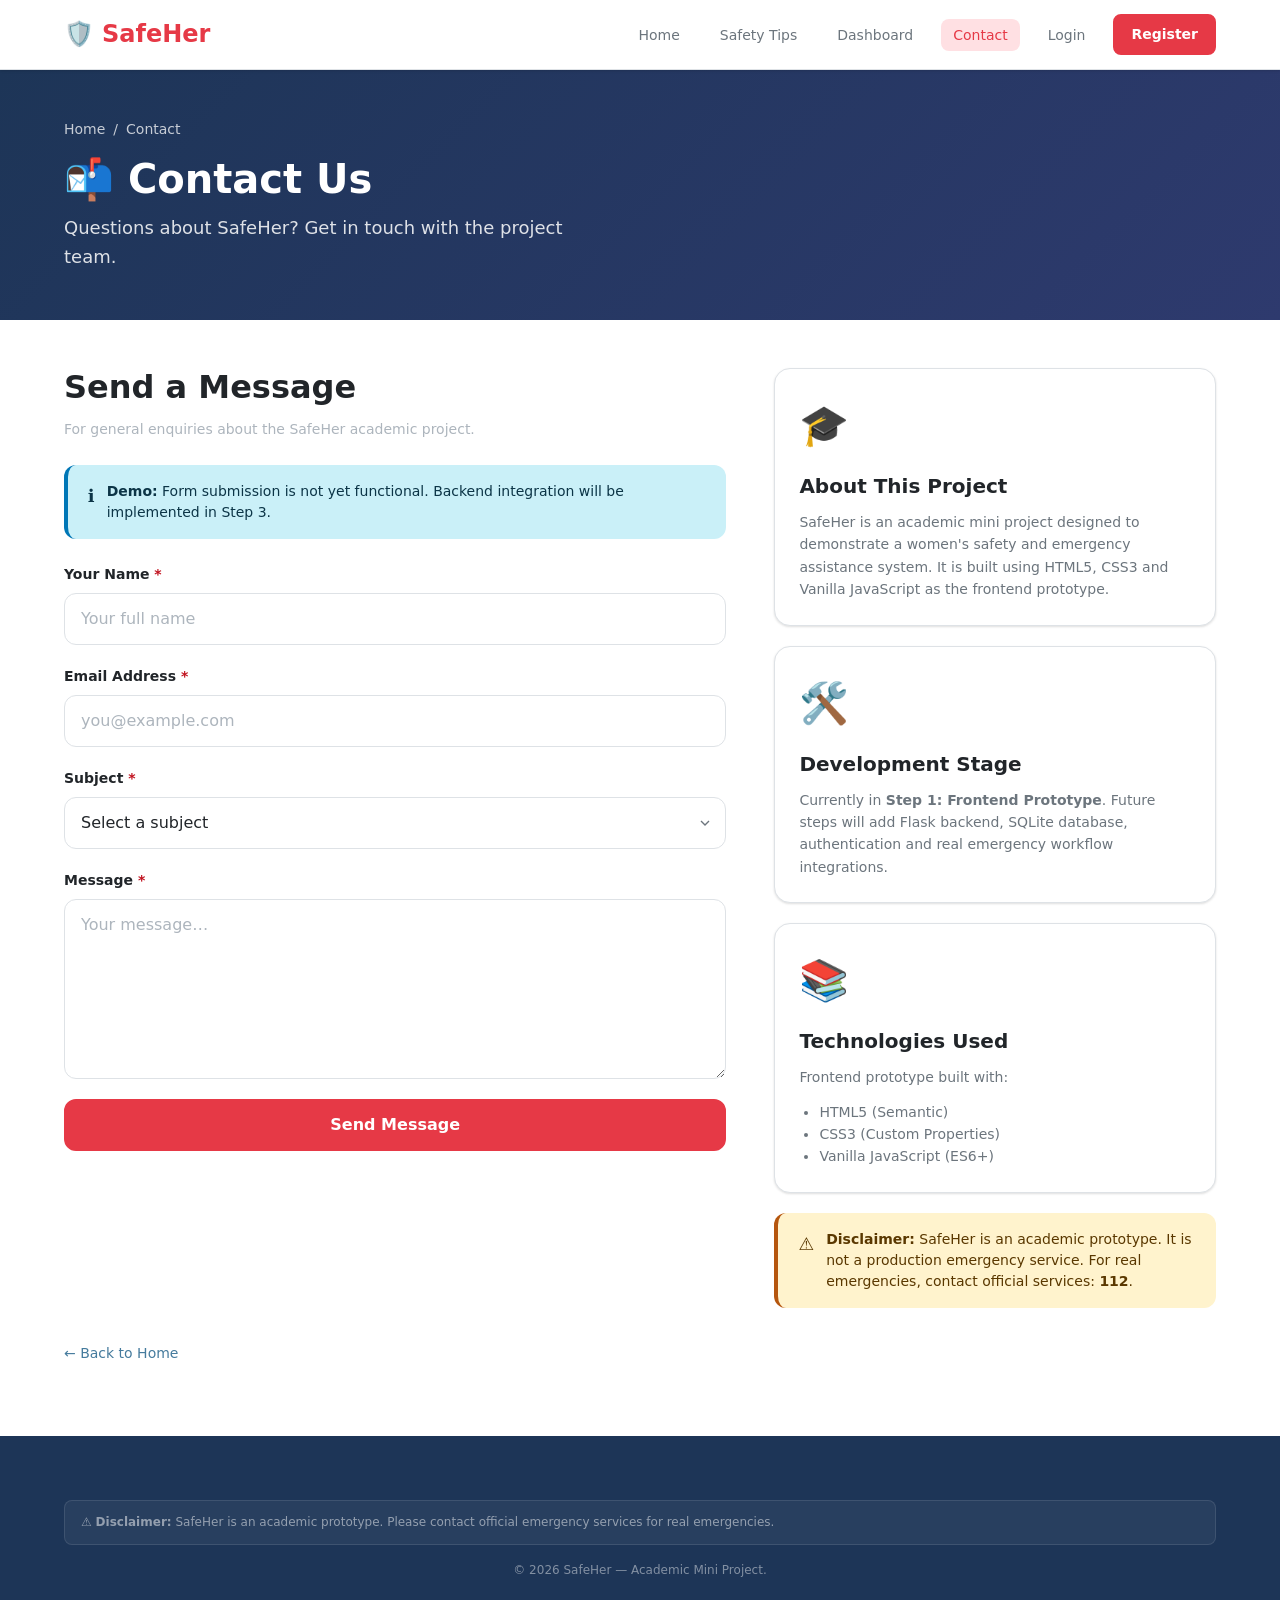
==== contact.html @ d102fb1d "Initial commit" ====
<!DOCTYPE html>
<html lang="en">
<head>
  <meta charset="UTF-8" />
  <meta name="viewport" content="width=device-width, initial-scale=1.0" />
  <meta name="description" content="Contact SafeHer – Get in touch with the project team, report issues or request support for this academic safety project." />
  <title>Contact Us – SafeHer</title>
  <link rel="stylesheet" href="css/style.css" />
  <link rel="stylesheet" href="css/responsive.css" />
</head>
<body>

  <a class="skip-link" href="#main-content">Skip to main content</a>

  <header class="site-header" role="banner">
    <div class="container">
      <a href="index.html" class="site-logo" aria-label="SafeHer home">
        <span class="logo-icon" aria-hidden="true">🛡️</span>
        <span>SafeHer</span>
      </a>

      <button
        class="nav-toggle"
        id="nav-toggle"
        aria-label="Toggle navigation"
        aria-expanded="false"
        aria-controls="main-nav-list"
        type="button"
      >
        <span class="nav-toggle__bar" aria-hidden="true"></span>
        <span class="nav-toggle__bar" aria-hidden="true"></span>
        <span class="nav-toggle__bar" aria-hidden="true"></span>
      </button>

      <nav class="main-nav" aria-label="Main navigation">
        <ul class="main-nav__list" id="main-nav-list" role="list">
          <li><a class="main-nav__link" href="index.html">Home</a></li>
          <li><a class="main-nav__link" href="safety-tips.html">Safety Tips</a></li>
          <li><a class="main-nav__link" href="dashboard.html">Dashboard</a></li>
          <li><a class="main-nav__link active" href="contact.html" aria-current="page">Contact</a></li>
          <li><a class="main-nav__link" href="login.html">Login</a></li>
          <li><a class="btn btn--primary btn--sm" href="register.html">Register</a></li>
        </ul>
      </nav>
    </div>
  </header>

  <main id="main-content">

    <div class="page-header">
      <div class="container">
        <nav class="page-header__breadcrumb" aria-label="Breadcrumb">
          <a href="index.html">Home</a>
          <span aria-hidden="true">/</span>
          <span aria-current="page">Contact</span>
        </nav>
        <h1 class="page-header__title">📬 Contact Us</h1>
        <p class="page-header__subtitle">
          Questions about SafeHer? Get in touch with the project team.
        </p>
      </div>
    </div>

    <section class="section--sm" aria-labelledby="contact-section-heading">
      <div class="container">
        <h2 id="contact-section-heading" class="visually-hidden">Contact form and project information</h2>

        <div style="display: grid; grid-template-columns: 1.5fr 1fr; gap: var(--space-12); align-items: start;">

          <!-- Contact Form -->
          <div>
            <h2 style="font-size: var(--font-size-2xl); margin-bottom: var(--space-3);">Send a Message</h2>
            <p class="text-muted" style="font-size: var(--font-size-sm); margin-bottom: var(--space-6);">
              For general enquiries about the SafeHer academic project.
            </p>

            <div class="alert alert--info" role="note" style="margin-bottom: var(--space-6);">
              <span class="alert__icon" aria-hidden="true">ℹ️</span>
              <span>
                <strong>Demo:</strong> Form submission is not yet functional.
                Backend integration will be implemented in Step 3.
              </span>
            </div>

            <form
              id="contact-form"
              method="post"
              action="#"
              novalidate
              aria-label="Contact form"
            >

              <div class="form-group">
                <label class="form-label form-label--required" for="contact-name">Your Name</label>
                <input
                  class="form-input"
                  type="text"
                  id="contact-name"
                  name="name"
                  autocomplete="name"
                  placeholder="Your full name"
                  required
                  aria-required="true"
                />
              </div>

              <div class="form-group">
                <label class="form-label form-label--required" for="contact-email">Email Address</label>
                <input
                  class="form-input"
                  type="email"
                  id="contact-email"
                  name="email"
                  autocomplete="email"
                  placeholder="you@example.com"
                  required
                  aria-required="true"
                />
              </div>

              <div class="form-group">
                <label class="form-label form-label--required" for="contact-subject">Subject</label>
                <select
                  class="form-select"
                  id="contact-subject"
                  name="subject"
                  required
                  aria-required="true"
                >
                  <option value="" disabled selected>Select a subject</option>
                  <option value="general">General Enquiry</option>
                  <option value="bug">Bug / Issue Report</option>
                  <option value="feature">Feature Suggestion</option>
                  <option value="academic">Academic / Research</option>
                  <option value="other">Other</option>
                </select>
              </div>

              <div class="form-group">
                <label class="form-label form-label--required" for="contact-message">Message</label>
                <textarea
                  class="form-textarea"
                  id="contact-message"
                  name="message"
                  rows="6"
                  placeholder="Your message…"
                  required
                  aria-required="true"
                ></textarea>
              </div>

              <button
                class="btn btn--primary btn--block"
                type="submit"
                id="contact-submit-btn"
                onclick="event.preventDefault(); alert('Demo: Contact form submission will be implemented in Step 3 with Flask backend.')"
              >
                Send Message
              </button>

            </form>
          </div>

          <!-- Project Info -->
          <aside aria-label="Project information">

            <div class="card" style="margin-bottom: var(--space-5);">
              <span class="card__icon" aria-hidden="true">🎓</span>
              <h3 class="card__title">About This Project</h3>
              <p class="card__description">
                SafeHer is an academic mini project designed to demonstrate a women's safety
                and emergency assistance system. It is built using HTML5, CSS3 and
                Vanilla JavaScript as the frontend prototype.
              </p>
            </div>

            <div class="card" style="margin-bottom: var(--space-5);">
              <span class="card__icon" aria-hidden="true">🛠️</span>
              <h3 class="card__title">Development Stage</h3>
              <p class="card__description">
                Currently in <strong>Step 1: Frontend Prototype</strong>.
                Future steps will add Flask backend, SQLite database, authentication
                and real emergency workflow integrations.
              </p>
            </div>

            <div class="card">
              <span class="card__icon" aria-hidden="true">📚</span>
              <h3 class="card__title">Technologies Used</h3>
              <p class="card__description" style="margin-bottom: var(--space-3);">
                Frontend prototype built with:
              </p>
              <ul style="list-style: disc; padding-left: var(--space-5); font-size: var(--font-size-sm); color: var(--color-text-secondary);">
                <li>HTML5 (Semantic)</li>
                <li>CSS3 (Custom Properties)</li>
                <li>Vanilla JavaScript (ES6+)</li>
              </ul>
            </div>

            <!-- Academic disclaimer -->
            <div class="alert alert--warning" role="note" style="margin-top: var(--space-5);">
              <span class="alert__icon" aria-hidden="true">⚠️</span>
              <span>
                <strong>Disclaimer:</strong> SafeHer is an academic prototype. It is not a
                production emergency service. For real emergencies, contact official
                services: <strong>112</strong>.
              </span>
            </div>

          </aside>

        </div>

        <div style="margin-top: var(--space-8);">
          <a class="back-link" href="index.html" aria-label="Return to home page">
            ← Back to Home
          </a>
        </div>

      </div>
    </section>

  </main>

  <!-- Footer -->
  <footer class="site-footer" role="contentinfo">
    <div class="container">
      <div class="site-footer__bottom" style="padding-top: 0; border-top: none;">
        <p class="site-footer__disclaimer" role="note">
          ⚠️ <strong>Disclaimer:</strong> SafeHer is an academic prototype. Please contact official emergency services for real emergencies.
        </p>
        <p class="site-footer__copyright">
          &copy; <span id="current-year">2024</span> SafeHer — Academic Mini Project.
        </p>
      </div>
    </div>
  </footer>

  <script src="js/main.js" defer></script>

</body>
</html>
---- css/style.css ----
/* =====================================================
   SafeHer — Women's Safety & Emergency Assistance
   css/style.css — Global Styles & Design Foundation
   Step 1: Base setup. Full design system in Step 2.
   ===================================================== */

/* ----- 1. CSS RESET & NORMALIZATION ----- */
*,
*::before,
*::after {
  box-sizing: border-box;
  margin: 0;
  padding: 0;
}

html {
  scroll-behavior: smooth;
  font-size: 100%; /* 16px base */
  -webkit-text-size-adjust: 100%;
}

body {
  font-family: 'Segoe UI', system-ui, -apple-system, BlinkMacSystemFont,
    'Helvetica Neue', Arial, sans-serif;
  font-size: 1rem;
  line-height: 1.6;
  color: var(--color-text-primary);
  background-color: var(--color-bg-primary);
  min-height: 100vh;
}

img,
picture,
video,
canvas,
svg {
  display: block;
  max-width: 100%;
}

input,
button,
textarea,
select {
  font: inherit;
}

p,
h1,
h2,
h3,
h4,
h5,
h6 {
  overflow-wrap: break-word;
}

ul,
ol {
  list-style: none;
}

a {
  color: inherit;
  text-decoration: none;
}

button {
  cursor: pointer;
  border: none;
  background: none;
}

fieldset {
  border: none;
}

/* ----- 2. CSS CUSTOM PROPERTIES (Design Tokens) ----- */
:root {
  /* --- Brand Colors --- */
  --color-primary: #e63946;        /* SafeHer signature red */
  --color-primary-dark: #c1121f;   /* Darker red for hover */
  --color-primary-light: #ff6b6b;  /* Lighter red for accents */
  --color-secondary: #457b9d;      /* Calming steel blue */
  --color-secondary-dark: #1d3557; /* Deep navy */
  --color-accent: #f4a261;         /* Warm amber for highlights */

  /* --- Status Colors --- */
  --color-success: #2d6a4f;
  --color-success-light: #d8f3dc;
  --color-warning: #b5560e;
  --color-warning-light: #fff3cd;
  --color-danger: #c1121f;
  --color-danger-light: #ffe0e3;
  --color-info: #0077b6;
  --color-info-light: #caf0f8;

  /* --- Neutral / Background Colors --- */
  --color-bg-primary: #ffffff;
  --color-bg-secondary: #f8f9fa;
  --color-bg-tertiary: #f1f3f5;
  --color-bg-dark: #1d3557;

  /* --- Text Colors --- */
  --color-text-primary: #212529;
  --color-text-secondary: #6c757d;
  --color-text-muted: #adb5bd;
  --color-text-inverse: #ffffff;

  /* --- Border --- */
  --color-border: #dee2e6;
  --color-border-focus: var(--color-primary);

  /* --- Typography --- */
  --font-family-base: 'Segoe UI', system-ui, -apple-system, sans-serif;
  --font-size-xs: 0.75rem;   /* 12px */
  --font-size-sm: 0.875rem;  /* 14px */
  --font-size-base: 1rem;    /* 16px */
  --font-size-md: 1.125rem;  /* 18px */
  --font-size-lg: 1.25rem;   /* 20px */
  --font-size-xl: 1.5rem;    /* 24px */
  --font-size-2xl: 2rem;     /* 32px */
  --font-size-3xl: 2.5rem;   /* 40px */
  --font-size-4xl: 3rem;     /* 48px */

  --font-weight-normal: 400;
  --font-weight-medium: 500;
  --font-weight-semibold: 600;
  --font-weight-bold: 700;
  --font-weight-extrabold: 800;

  /* --- Spacing Scale --- */
  --space-1: 0.25rem;   /* 4px */
  --space-2: 0.5rem;    /* 8px */
  --space-3: 0.75rem;   /* 12px */
  --space-4: 1rem;      /* 16px */
  --space-5: 1.25rem;   /* 20px */
  --space-6: 1.5rem;    /* 24px */
  --space-8: 2rem;      /* 32px */
  --space-10: 2.5rem;   /* 40px */
  --space-12: 3rem;     /* 48px */
  --space-16: 4rem;     /* 64px */
  --space-20: 5rem;     /* 80px */
  --space-24: 6rem;     /* 96px */

  /* --- Border Radius --- */
  --radius-sm: 0.25rem;
  --radius-md: 0.5rem;
  --radius-lg: 0.75rem;
  --radius-xl: 1rem;
  --radius-2xl: 1.5rem;
  --radius-full: 9999px;

  /* --- Shadows --- */
  --shadow-sm: 0 1px 3px rgba(0, 0, 0, 0.08), 0 1px 2px rgba(0, 0, 0, 0.06);
  --shadow-md: 0 4px 6px rgba(0, 0, 0, 0.07), 0 2px 4px rgba(0, 0, 0, 0.05);
  --shadow-lg: 0 10px 15px rgba(0, 0, 0, 0.1), 0 4px 6px rgba(0, 0, 0, 0.05);
  --shadow-xl: 0 20px 25px rgba(0, 0, 0, 0.1), 0 10px 10px rgba(0, 0, 0, 0.04);

  /* --- Transitions --- */
  --transition-fast: 150ms ease;
  --transition-base: 250ms ease;
  --transition-slow: 400ms ease;

  /* --- Layout --- */
  --container-max: 1200px;
  --container-padding: var(--space-6);
  --nav-height: 70px;

  /* --- Z-Index --- */
  --z-dropdown: 100;
  --z-sticky: 200;
  --z-modal: 300;
  --z-overlay: 400;
  --z-toast: 500;
}

/* ----- 3. TYPOGRAPHY ----- */
h1 { font-size: var(--font-size-4xl); font-weight: var(--font-weight-extrabold); line-height: 1.15; }
h2 { font-size: var(--font-size-3xl); font-weight: var(--font-weight-bold); line-height: 1.2; }
h3 { font-size: var(--font-size-2xl); font-weight: var(--font-weight-bold); line-height: 1.3; }
h4 { font-size: var(--font-size-xl); font-weight: var(--font-weight-semibold); line-height: 1.4; }
h5 { font-size: var(--font-size-lg); font-weight: var(--font-weight-semibold); line-height: 1.4; }
h6 { font-size: var(--font-size-md); font-weight: var(--font-weight-medium); line-height: 1.4; }

p { margin-bottom: var(--space-4); }
p:last-child { margin-bottom: 0; }

/* ----- 4. LAYOUT UTILITIES ----- */
.container {
  width: 100%;
  max-width: var(--container-max);
  margin-left: auto;
  margin-right: auto;
  padding-left: var(--container-padding);
  padding-right: var(--container-padding);
}

.section {
  padding-top: var(--space-20);
  padding-bottom: var(--space-20);
}

.section--sm {
  padding-top: var(--space-12);
  padding-bottom: var(--space-12);
}

.section--lg {
  padding-top: var(--space-24);
  padding-bottom: var(--space-24);
}

/* ----- 5. BUTTON STYLES ----- */
.btn {
  display: inline-flex;
  align-items: center;
  justify-content: center;
  gap: var(--space-2);
  padding: var(--space-3) var(--space-6);
  border-radius: var(--radius-lg);
  font-size: var(--font-size-base);
  font-weight: var(--font-weight-semibold);
  line-height: 1.5;
  text-align: center;
  white-space: nowrap;
  transition: background-color var(--transition-base),
              color var(--transition-base),
              border-color var(--transition-base),
              box-shadow var(--transition-base),
              transform var(--transition-fast);
  cursor: pointer;
  border: 2px solid transparent;
  text-decoration: none;
}

.btn:hover {
  transform: translateY(-1px);
}

.btn:active {
  transform: translateY(0);
}

.btn:focus-visible {
  outline: 3px solid var(--color-primary-light);
  outline-offset: 2px;
}

.btn--primary {
  background-color: var(--color-primary);
  color: var(--color-text-inverse);
  border-color: var(--color-primary);
}

.btn--primary:hover {
  background-color: var(--color-primary-dark);
  border-color: var(--color-primary-dark);
  color: var(--color-text-inverse);
}

.btn--secondary {
  background-color: transparent;
  color: var(--color-secondary-dark);
  border-color: var(--color-secondary-dark);
}

.btn--secondary:hover {
  background-color: var(--color-secondary-dark);
  color: var(--color-text-inverse);
}

.btn--outline-white {
  background-color: transparent;
  color: var(--color-text-inverse);
  border-color: var(--color-text-inverse);
}

.btn--outline-white:hover {
  background-color: var(--color-text-inverse);
  color: var(--color-primary);
}

.btn--danger {
  background-color: var(--color-danger);
  color: var(--color-text-inverse);
  border-color: var(--color-danger);
}

.btn--danger:hover {
  background-color: #a00d16;
  border-color: #a00d16;
  color: var(--color-text-inverse);
}

.btn--ghost {
  background-color: transparent;
  color: var(--color-primary);
  border-color: transparent;
}

.btn--ghost:hover {
  background-color: var(--color-bg-tertiary);
}

.btn--sm {
  padding: var(--space-2) var(--space-4);
  font-size: var(--font-size-sm);
  border-radius: var(--radius-md);
}

.btn--lg {
  padding: var(--space-4) var(--space-8);
  font-size: var(--font-size-lg);
  border-radius: var(--radius-xl);
}

.btn--xl {
  padding: var(--space-5) var(--space-10);
  font-size: var(--font-size-xl);
  border-radius: var(--radius-2xl);
  font-weight: var(--font-weight-extrabold);
}

.btn--block {
  display: flex;
  width: 100%;
}

.btn:disabled,
.btn[aria-disabled="true"] {
  opacity: 0.55;
  cursor: not-allowed;
  pointer-events: none;
  transform: none;
}

/* ----- 6. NAVIGATION ----- */
.site-header {
  position: sticky;
  top: 0;
  left: 0;
  right: 0;
  z-index: var(--z-sticky);
  background-color: var(--color-bg-primary);
  border-bottom: 1px solid var(--color-border);
  box-shadow: var(--shadow-sm);
  height: var(--nav-height);
}

.site-header .container {
  display: flex;
  align-items: center;
  justify-content: space-between;
  height: 100%;
}

.site-logo {
  display: flex;
  align-items: center;
  gap: var(--space-2);
  font-size: var(--font-size-xl);
  font-weight: var(--font-weight-extrabold);
  color: var(--color-primary);
  text-decoration: none;
}

.site-logo .logo-icon {
  font-size: 1.5rem;
}

.site-logo .logo-subtitle {
  font-size: var(--font-size-xs);
  font-weight: var(--font-weight-normal);
  color: var(--color-text-secondary);
  display: block;
  line-height: 1;
}

.main-nav {
  display: flex;
  align-items: center;
  gap: var(--space-6);
}

.main-nav__list {
  display: flex;
  align-items: center;
  gap: var(--space-4);
}

.main-nav__link {
  font-size: var(--font-size-sm);
  font-weight: var(--font-weight-medium);
  color: var(--color-text-secondary);
  padding: var(--space-2) var(--space-3);
  border-radius: var(--radius-md);
  transition: color var(--transition-base), background-color var(--transition-base);
  text-decoration: none;
}

.main-nav__link:hover,
.main-nav__link.active {
  color: var(--color-primary);
  background-color: var(--color-danger-light);
}

.main-nav__link:focus-visible {
  outline: 2px solid var(--color-primary);
  outline-offset: 2px;
}

.nav-toggle {
  display: none;
  flex-direction: column;
  gap: 5px;
  background: none;
  border: none;
  padding: var(--space-2);
  cursor: pointer;
  border-radius: var(--radius-md);
}

.nav-toggle__bar {
  display: block;
  width: 24px;
  height: 2px;
  background-color: var(--color-text-primary);
  border-radius: 2px;
  transition: transform var(--transition-base), opacity var(--transition-base);
}

.nav-toggle[aria-expanded="true"] .nav-toggle__bar:nth-child(1) {
  transform: translateY(7px) rotate(45deg);
}

.nav-toggle[aria-expanded="true"] .nav-toggle__bar:nth-child(2) {
  opacity: 0;
}

.nav-toggle[aria-expanded="true"] .nav-toggle__bar:nth-child(3) {
  transform: translateY(-7px) rotate(-45deg);
}

/* ----- 7. DASHBOARD NAV ----- */
.dashboard-header {
  position: sticky;
  top: 0;
  z-index: var(--z-sticky);
  background-color: var(--color-bg-dark);
  color: var(--color-text-inverse);
  height: var(--nav-height);
}

.dashboard-header .container {
  display: flex;
  align-items: center;
  justify-content: space-between;
  height: 100%;
}

.dashboard-logo {
  font-size: var(--font-size-xl);
  font-weight: var(--font-weight-extrabold);
  color: var(--color-primary-light);
  text-decoration: none;
}

.dashboard-nav__list {
  display: flex;
  align-items: center;
  gap: var(--space-2);
}

.dashboard-nav__link {
  font-size: var(--font-size-sm);
  font-weight: var(--font-weight-medium);
  color: rgba(255, 255, 255, 0.8);
  padding: var(--space-2) var(--space-3);
  border-radius: var(--radius-md);
  transition: color var(--transition-base), background-color var(--transition-base);
  text-decoration: none;
}

.dashboard-nav__link:hover,
.dashboard-nav__link.active {
  color: var(--color-text-inverse);
  background-color: rgba(255, 255, 255, 0.15);
}

/* ----- 8. HERO SECTION ----- */
.hero {
  background: linear-gradient(135deg, var(--color-secondary-dark) 0%, #2d3e6e 50%, #4a1942 100%);
  color: var(--color-text-inverse);
  padding: var(--space-24) 0;
  position: relative;
  overflow: hidden;
}

.hero::before {
  content: '';
  position: absolute;
  inset: 0;
  background: url("data:image/svg+xml,%3Csvg xmlns='http://www.w3.org/2000/svg' width='100' height='100' viewBox='0 0 100 100'%3E%3Ccircle cx='50' cy='50' r='40' fill='none' stroke='rgba(255,255,255,0.03)' stroke-width='1'/%3E%3C/svg%3E") repeat;
  pointer-events: none;
}

.hero__content {
  position: relative;
  z-index: 1;
  max-width: 700px;
}

.hero__badge {
  display: inline-flex;
  align-items: center;
  gap: var(--space-2);
  background-color: rgba(255, 255, 255, 0.12);
  border: 1px solid rgba(255, 255, 255, 0.2);
  border-radius: var(--radius-full);
  padding: var(--space-1) var(--space-4);
  font-size: var(--font-size-sm);
  font-weight: var(--font-weight-medium);
  color: var(--color-primary-light);
  margin-bottom: var(--space-6);
  backdrop-filter: blur(4px);
}

.hero__title {
  font-size: clamp(2rem, 5vw, 3.5rem);
  font-weight: var(--font-weight-extrabold);
  line-height: 1.1;
  margin-bottom: var(--space-6);
  color: var(--color-text-inverse);
}

.hero__title .highlight {
  color: var(--color-primary-light);
}

.hero__description {
  font-size: var(--font-size-lg);
  color: rgba(255, 255, 255, 0.85);
  max-width: 580px;
  margin-bottom: var(--space-8);
  line-height: 1.7;
}

.hero__actions {
  display: flex;
  gap: var(--space-4);
  flex-wrap: wrap;
}

/* ----- 9. CARD STYLES ----- */
.card {
  background-color: var(--color-bg-primary);
  border: 1px solid var(--color-border);
  border-radius: var(--radius-xl);
  padding: var(--space-6);
  box-shadow: var(--shadow-sm);
  transition: box-shadow var(--transition-base), transform var(--transition-base);
}

.card:hover {
  box-shadow: var(--shadow-lg);
  transform: translateY(-2px);
}

.card__icon {
  font-size: 2.5rem;
  margin-bottom: var(--space-4);
  display: block;
}

.card__title {
  font-size: var(--font-size-lg);
  font-weight: var(--font-weight-bold);
  margin-bottom: var(--space-3);
  color: var(--color-text-primary);
}

.card__description {
  font-size: var(--font-size-sm);
  color: var(--color-text-secondary);
  line-height: 1.6;
  margin-bottom: var(--space-4);
}

.card__link {
  font-size: var(--font-size-sm);
  font-weight: var(--font-weight-semibold);
  color: var(--color-primary);
  text-decoration: none;
  display: inline-flex;
  align-items: center;
  gap: var(--space-1);
  transition: gap var(--transition-base);
}

.card__link:hover {
  gap: var(--space-2);
}

/* ----- 10. GRID LAYOUTS ----- */
.grid {
  display: grid;
  gap: var(--space-6);
}

.grid--2 { grid-template-columns: repeat(2, 1fr); }
.grid--3 { grid-template-columns: repeat(3, 1fr); }
.grid--4 { grid-template-columns: repeat(4, 1fr); }

/* ----- 11. FORM STYLES ----- */
.form-group {
  margin-bottom: var(--space-5);
}

.form-label {
  display: block;
  font-size: var(--font-size-sm);
  font-weight: var(--font-weight-semibold);
  color: var(--color-text-primary);
  margin-bottom: var(--space-2);
}

.form-label--required::after {
  content: ' *';
  color: var(--color-danger);
}

.form-input,
.form-select,
.form-textarea {
  display: block;
  width: 100%;
  padding: var(--space-3) var(--space-4);
  font-size: var(--font-size-base);
  font-family: inherit;
  color: var(--color-text-primary);
  background-color: var(--color-bg-primary);
  border: 1.5px solid var(--color-border);
  border-radius: var(--radius-lg);
  transition: border-color var(--transition-base), box-shadow var(--transition-base);
  appearance: none;
}

.form-input:focus,
.form-select:focus,
.form-textarea:focus {
  outline: none;
  border-color: var(--color-primary);
  box-shadow: 0 0 0 3px rgba(230, 57, 70, 0.15);
}

.form-input::placeholder,
.form-textarea::placeholder {
  color: var(--color-text-muted);
}

.form-textarea {
  resize: vertical;
  min-height: 120px;
}

.form-select {
  background-image: url("data:image/svg+xml,%3Csvg xmlns='http://www.w3.org/2000/svg' width='16' height='16' viewBox='0 0 24 24' fill='none' stroke='%236c757d' stroke-width='2'%3E%3Cpolyline points='6 9 12 15 18 9'%3E%3C/polyline%3E%3C/svg%3E");
  background-repeat: no-repeat;
  background-position: right var(--space-3) center;
  padding-right: var(--space-10);
  cursor: pointer;
}

.form-checkbox-group,
.form-radio-group {
  display: flex;
  align-items: flex-start;
  gap: var(--space-3);
}

.form-checkbox,
.form-radio {
  width: 1.1rem;
  height: 1.1rem;
  margin-top: 0.15rem;
  accent-color: var(--color-primary);
  cursor: pointer;
  flex-shrink: 0;
}

.form-checkbox-label,
.form-radio-label {
  font-size: var(--font-size-sm);
  color: var(--color-text-secondary);
  cursor: pointer;
  line-height: 1.5;
}

.form-hint {
  font-size: var(--font-size-xs);
  color: var(--color-text-muted);
  margin-top: var(--space-1);
}

.form-error {
  font-size: var(--font-size-xs);
  color: var(--color-danger);
  margin-top: var(--space-1);
  display: none;
}

.form-group.has-error .form-input,
.form-group.has-error .form-select,
.form-group.has-error .form-textarea {
  border-color: var(--color-danger);
}

.form-group.has-error .form-error {
  display: block;
}

/* ----- 12. ALERT / NOTICE BOXES ----- */
.alert {
  display: flex;
  align-items: flex-start;
  gap: var(--space-3);
  padding: var(--space-4) var(--space-5);
  border-radius: var(--radius-lg);
  font-size: var(--font-size-sm);
  line-height: 1.5;
}

.alert--info {
  background-color: var(--color-info-light);
  border-left: 4px solid var(--color-info);
  color: #0c3547;
}

.alert--warning {
  background-color: var(--color-warning-light);
  border-left: 4px solid var(--color-warning);
  color: #5a3800;
}

.alert--danger {
  background-color: var(--color-danger-light);
  border-left: 4px solid var(--color-danger);
  color: #6b0a10;
}

.alert--success {
  background-color: var(--color-success-light);
  border-left: 4px solid var(--color-success);
  color: #1a3a28;
}

.alert__icon {
  font-size: 1.1rem;
  flex-shrink: 0;
  margin-top: 2px;
}

/* ----- 13. SECTION HEADING ----- */
.section-heading {
  text-align: center;
  max-width: 650px;
  margin-left: auto;
  margin-right: auto;
  margin-bottom: var(--space-12);
}

.section-heading__tag {
  display: inline-block;
  font-size: var(--font-size-xs);
  font-weight: var(--font-weight-bold);
  text-transform: uppercase;
  letter-spacing: 0.1em;
  color: var(--color-primary);
  margin-bottom: var(--space-3);
}

.section-heading__title {
  color: var(--color-secondary-dark);
  margin-bottom: var(--space-4);
}

.section-heading__subtitle {
  font-size: var(--font-size-md);
  color: var(--color-text-secondary);
  line-height: 1.7;
}

/* ----- 14. STATUS BADGE ----- */
.badge {
  display: inline-flex;
  align-items: center;
  gap: var(--space-1);
  padding: var(--space-1) var(--space-3);
  border-radius: var(--radius-full);
  font-size: var(--font-size-xs);
  font-weight: var(--font-weight-semibold);
}

.badge--success {
  background-color: var(--color-success-light);
  color: var(--color-success);
}

.badge--warning {
  background-color: var(--color-warning-light);
  color: var(--color-warning);
}

.badge--danger {
  background-color: var(--color-danger-light);
  color: var(--color-danger);
}

.badge--info {
  background-color: var(--color-info-light);
  color: var(--color-info);
}

/* ----- 15. FOOTER ----- */
.site-footer {
  background-color: var(--color-bg-dark);
  color: rgba(255, 255, 255, 0.75);
  padding: var(--space-16) 0 var(--space-8);
}

.site-footer__grid {
  display: grid;
  grid-template-columns: 2fr 1fr 1fr 1fr;
  gap: var(--space-8);
  margin-bottom: var(--space-12);
}

.site-footer__brand-name {
  font-size: var(--font-size-xl);
  font-weight: var(--font-weight-extrabold);
  color: var(--color-primary-light);
  margin-bottom: var(--space-4);
  display: block;
}

.site-footer__brand-desc {
  font-size: var(--font-size-sm);
  line-height: 1.7;
  margin-bottom: var(--space-4);
}

.site-footer__heading {
  font-size: var(--font-size-sm);
  font-weight: var(--font-weight-bold);
  text-transform: uppercase;
  letter-spacing: 0.08em;
  color: var(--color-text-inverse);
  margin-bottom: var(--space-4);
}

.site-footer__list li {
  margin-bottom: var(--space-3);
}

.site-footer__link {
  font-size: var(--font-size-sm);
  color: rgba(255, 255, 255, 0.65);
  text-decoration: none;
  transition: color var(--transition-base);
}

.site-footer__link:hover {
  color: var(--color-primary-light);
}

.site-footer__bottom {
  border-top: 1px solid rgba(255, 255, 255, 0.1);
  padding-top: var(--space-6);
}

.site-footer__disclaimer {
  font-size: var(--font-size-xs);
  color: rgba(255, 255, 255, 0.5);
  background-color: rgba(255, 255, 255, 0.05);
  border: 1px solid rgba(255, 255, 255, 0.1);
  border-radius: var(--radius-md);
  padding: var(--space-3) var(--space-4);
  margin-bottom: var(--space-4);
  line-height: 1.6;
}

.site-footer__copyright {
  font-size: var(--font-size-xs);
  color: rgba(255, 255, 255, 0.45);
  text-align: center;
}

/* ----- 16. PAGE HEADER (inner pages) ----- */
.page-header {
  background: linear-gradient(135deg, var(--color-secondary-dark) 0%, #2e3a6e 100%);
  color: var(--color-text-inverse);
  padding: var(--space-12) 0;
}

.page-header__breadcrumb {
  display: flex;
  align-items: center;
  gap: var(--space-2);
  font-size: var(--font-size-sm);
  margin-bottom: var(--space-4);
  opacity: 0.75;
}

.page-header__breadcrumb a {
  color: inherit;
  text-decoration: none;
}

.page-header__breadcrumb a:hover {
  opacity: 1;
  text-decoration: underline;
}

.page-header__title {
  font-size: var(--font-size-3xl);
  font-weight: var(--font-weight-extrabold);
  margin-bottom: var(--space-3);
}

.page-header__subtitle {
  font-size: var(--font-size-md);
  opacity: 0.85;
  max-width: 550px;
}

/* ----- 17. BACK LINK ----- */
.back-link {
  display: inline-flex;
  align-items: center;
  gap: var(--space-2);
  font-size: var(--font-size-sm);
  font-weight: var(--font-weight-medium);
  color: var(--color-secondary);
  text-decoration: none;
  margin-bottom: var(--space-6);
  transition: color var(--transition-base), gap var(--transition-base);
}

.back-link:hover {
  color: var(--color-primary);
  gap: var(--space-3);
}

/* ----- 18. AUTH PAGES ----- */
.auth-page {
  min-height: 100vh;
  display: flex;
  align-items: center;
  justify-content: center;
  background: linear-gradient(135deg, var(--color-secondary-dark) 0%, #2e3a6e 100%);
  padding: var(--space-8) var(--space-4);
}

.auth-card {
  width: 100%;
  max-width: 440px;
  background-color: var(--color-bg-primary);
  border-radius: var(--radius-2xl);
  padding: var(--space-10) var(--space-8);
  box-shadow: var(--shadow-xl);
}

.auth-card__logo {
  text-align: center;
  margin-bottom: var(--space-8);
}

.auth-card__logo-text {
  font-size: var(--font-size-2xl);
  font-weight: var(--font-weight-extrabold);
  color: var(--color-primary);
  display: block;
}

.auth-card__logo-sub {
  font-size: var(--font-size-xs);
  color: var(--color-text-muted);
}

.auth-card__title {
  font-size: var(--font-size-2xl);
  font-weight: var(--font-weight-bold);
  color: var(--color-text-primary);
  margin-bottom: var(--space-2);
}

.auth-card__subtitle {
  font-size: var(--font-size-sm);
  color: var(--color-text-secondary);
  margin-bottom: var(--space-8);
}

.auth-card__footer {
  margin-top: var(--space-6);
  text-align: center;
  font-size: var(--font-size-sm);
  color: var(--color-text-secondary);
}

.auth-card__footer a {
  color: var(--color-primary);
  font-weight: var(--font-weight-semibold);
  text-decoration: none;
}

.auth-card__footer a:hover {
  text-decoration: underline;
}

/* ----- 19. SOS BUTTON ----- */
.sos-btn-wrap {
  display: flex;
  flex-direction: column;
  align-items: center;
  justify-content: center;
  gap: var(--space-4);
}

.sos-btn {
  width: 180px;
  height: 180px;
  border-radius: var(--radius-full);
  background: linear-gradient(145deg, #e63946, #c1121f);
  color: var(--color-text-inverse);
  font-size: var(--font-size-2xl);
  font-weight: var(--font-weight-extrabold);
  border: 6px solid rgba(255, 255, 255, 0.3);
  box-shadow: 0 0 0 0 rgba(230, 57, 70, 0.5), var(--shadow-xl);
  cursor: pointer;
  transition: transform var(--transition-base), box-shadow var(--transition-base);
  display: flex;
  flex-direction: column;
  align-items: center;
  justify-content: center;
  gap: var(--space-1);
}

.sos-btn:hover {
  transform: scale(1.05);
  box-shadow: 0 0 0 20px rgba(230, 57, 70, 0.15), var(--shadow-xl);
}

.sos-btn:active {
  transform: scale(0.98);
}

.sos-btn__label {
  font-size: var(--font-size-xs);
  font-weight: var(--font-weight-normal);
  opacity: 0.9;
}

/* ----- 20. STATUS INDICATOR ----- */
.status-indicator {
  display: flex;
  align-items: center;
  gap: var(--space-3);
  padding: var(--space-3) var(--space-4);
  background-color: var(--color-bg-secondary);
  border-radius: var(--radius-lg);
  border: 1px solid var(--color-border);
}

.status-dot {
  width: 10px;
  height: 10px;
  border-radius: var(--radius-full);
  flex-shrink: 0;
}

.status-dot--green  { background-color: #2d6a4f; }
.status-dot--yellow { background-color: #f4a261; }
.status-dot--red    { background-color: var(--color-primary); }
.status-dot--grey   { background-color: var(--color-text-muted); }

.status-indicator__label {
  font-size: var(--font-size-sm);
  font-weight: var(--font-weight-medium);
  color: var(--color-text-primary);
}

.status-indicator__value {
  font-size: var(--font-size-xs);
  color: var(--color-text-secondary);
  margin-left: auto;
}

/* ----- 21. UTILITY CLASSES ----- */
.hidden { display: none !important; }
.visually-hidden {
  position: absolute;
  width: 1px;
  height: 1px;
  padding: 0;
  margin: -1px;
  overflow: hidden;
  clip: rect(0, 0, 0, 0);
  white-space: nowrap;
  border: 0;
}
.text-center { text-align: center; }
.text-left   { text-align: left; }
.text-right  { text-align: right; }
.text-primary { color: var(--color-primary); }
.text-secondary { color: var(--color-secondary); }
.text-muted { color: var(--color-text-muted); }
.text-white { color: var(--color-text-inverse); }
.font-bold { font-weight: var(--font-weight-bold); }
.font-semibold { font-weight: var(--font-weight-semibold); }
.mb-0 { margin-bottom: 0; }
.mt-4 { margin-top: var(--space-4); }
.mt-6 { margin-top: var(--space-6); }
.mt-8 { margin-top: var(--space-8); }
.gap-4 { gap: var(--space-4); }
.flex { display: flex; }
.flex-wrap { flex-wrap: wrap; }
.items-center { align-items: center; }
.justify-center { justify-content: center; }
.justify-between { justify-content: space-between; }
.w-full { width: 100%; }

/* ----- 22. FOCUS STYLES (Accessibility) ----- */
:focus-visible {
  outline: 3px solid var(--color-primary);
  outline-offset: 2px;
}

/* Skip to main content link */
.skip-link {
  position: absolute;
  top: -100%;
  left: var(--space-4);
  z-index: 9999;
  background-color: var(--color-primary);
  color: var(--color-text-inverse);
  padding: var(--space-3) var(--space-6);
  border-radius: var(--radius-md);
  font-weight: var(--font-weight-semibold);
  text-decoration: none;
  transition: top var(--transition-fast);
}

.skip-link:focus {
  top: var(--space-4);
}

/* ----- 23. MAP PLACEHOLDER ----- */
.map-placeholder {
  width: 100%;
  height: 300px;
  background-color: var(--color-bg-tertiary);
  border: 2px dashed var(--color-border);
  border-radius: var(--radius-xl);
  display: flex;
  flex-direction: column;
  align-items: center;
  justify-content: center;
  gap: var(--space-3);
  color: var(--color-text-muted);
}

.map-placeholder__icon {
  font-size: 3rem;
}

.map-placeholder__text {
  font-size: var(--font-size-sm);
  text-align: center;
}

/* ----- 24. CONTACT CARD ----- */
.contact-card {
  display: flex;
  align-items: center;
  justify-content: space-between;
  gap: var(--space-4);
  padding: var(--space-4) var(--space-5);
  background-color: var(--color-bg-primary);
  border: 1px solid var(--color-border);
  border-radius: var(--radius-xl);
  flex-wrap: wrap;
}

.contact-card__info {
  flex: 1;
  min-width: 0;
}

.contact-card__name {
  font-weight: var(--font-weight-bold);
  color: var(--color-text-primary);
  margin-bottom: var(--space-1);
}

.contact-card__detail {
  font-size: var(--font-size-sm);
  color: var(--color-text-secondary);
}

.contact-card__actions {
  display: flex;
  gap: var(--space-2);
  flex-shrink: 0;
}

/* ----- 25. HELPLINE CARD ----- */
.helpline-card {
  display: flex;
  align-items: center;
  gap: var(--space-4);
  padding: var(--space-5);
  background-color: var(--color-bg-primary);
  border: 1px solid var(--color-border);
  border-radius: var(--radius-xl);
  transition: box-shadow var(--transition-base);
}

.helpline-card:hover {
  box-shadow: var(--shadow-md);
}

.helpline-card__icon {
  font-size: 2rem;
  flex-shrink: 0;
}

.helpline-card__name {
  font-weight: var(--font-weight-bold);
  color: var(--color-text-primary);
}

.helpline-card__desc {
  font-size: var(--font-size-xs);
  color: var(--color-text-secondary);
}

.helpline-card__number {
  margin-left: auto;
  font-size: var(--font-size-xl);
  font-weight: var(--font-weight-extrabold);
  color: var(--color-primary);
  font-variant-numeric: tabular-nums;
  white-space: nowrap;
}

/* ----- 26. STEP PROCESS ----- */
.steps {
  display: grid;
  grid-template-columns: repeat(3, 1fr);
  gap: var(--space-8);
  position: relative;
}

.steps::before {
  content: '';
  position: absolute;
  top: 28px;
  left: 15%;
  right: 15%;
  height: 2px;
  background: var(--color-border);
  z-index: 0;
}

.step {
  display: flex;
  flex-direction: column;
  align-items: center;
  text-align: center;
  position: relative;
  z-index: 1;
}

.step__number {
  width: 56px;
  height: 56px;
  border-radius: var(--radius-full);
  background: linear-gradient(135deg, var(--color-primary), var(--color-primary-dark));
  color: var(--color-text-inverse);
  font-size: var(--font-size-xl);
  font-weight: var(--font-weight-extrabold);
  display: flex;
  align-items: center;
  justify-content: center;
  margin-bottom: var(--space-5);
  box-shadow: var(--shadow-md);
}

.step__title {
  font-size: var(--font-size-lg);
  font-weight: var(--font-weight-bold);
  color: var(--color-secondary-dark);
  margin-bottom: var(--space-3);
}

.step__description {
  font-size: var(--font-size-sm);
  color: var(--color-text-secondary);
  line-height: 1.6;
}

/* ----- 27. CTA SECTION ----- */
.cta-section {
  background: linear-gradient(135deg, var(--color-primary) 0%, var(--color-primary-dark) 100%);
  color: var(--color-text-inverse);
  padding: var(--space-20) 0;
  text-align: center;
}

.cta-section__title {
  font-size: var(--font-size-3xl);
  font-weight: var(--font-weight-extrabold);
  margin-bottom: var(--space-4);
  color: var(--color-text-inverse);
}

.cta-section__subtitle {
  font-size: var(--font-size-lg);
  opacity: 0.9;
  margin-bottom: var(--space-8);
  max-width: 500px;
  margin-left: auto;
  margin-right: auto;
}

.cta-section__actions {
  display: flex;
  gap: var(--space-4);
  justify-content: center;
  flex-wrap: wrap;
}

/* ----- 28. PROFILE PAGE ----- */
.profile-avatar {
  width: 120px;
  height: 120px;
  border-radius: var(--radius-full);
  background: linear-gradient(135deg, var(--color-primary-light), var(--color-primary));
  display: flex;
  align-items: center;
  justify-content: center;
  font-size: 3rem;
  color: var(--color-text-inverse);
  margin: 0 auto var(--space-4);
  border: 4px solid var(--color-bg-primary);
  box-shadow: var(--shadow-lg);
}

/* ----- 29. SAFETY TIPS ----- */
.tip-category {
  margin-bottom: var(--space-10);
}

.tip-category__header {
  display: flex;
  align-items: center;
  gap: var(--space-3);
  margin-bottom: var(--space-5);
  padding-bottom: var(--space-3);
  border-bottom: 2px solid var(--color-border);
}

.tip-category__icon {
  font-size: 1.75rem;
}

.tip-category__title {
  font-size: var(--font-size-xl);
  font-weight: var(--font-weight-bold);
  color: var(--color-secondary-dark);
}

.tip-list {
  display: grid;
  gap: var(--space-3);
}

.tip-item {
  display: flex;
  gap: var(--space-3);
  align-items: flex-start;
  padding: var(--space-4);
  background-color: var(--color-bg-secondary);
  border-radius: var(--radius-lg);
  border-left: 3px solid var(--color-primary-light);
}

.tip-item__icon {
  font-size: 1.1rem;
  flex-shrink: 0;
  margin-top: 2px;
}

.tip-item__text {
  font-size: var(--font-size-sm);
  color: var(--color-text-secondary);
  line-height: 1.6;
}

/* ----- 30. DASHBOARD FEATURE CARDS ----- */
.dashboard-grid {
  display: grid;
  grid-template-columns: repeat(auto-fill, minmax(200px, 1fr));
  gap: var(--space-5);
}

.dashboard-card {
  background-color: var(--color-bg-primary);
  border: 1px solid var(--color-border);
  border-radius: var(--radius-xl);
  padding: var(--space-6);
  text-align: center;
  text-decoration: none;
  color: inherit;
  transition: box-shadow var(--transition-base), transform var(--transition-base), border-color var(--transition-base);
  display: flex;
  flex-direction: column;
  align-items: center;
  gap: var(--space-3);
}

.dashboard-card:hover {
  box-shadow: var(--shadow-lg);
  transform: translateY(-3px);
  border-color: var(--color-primary-light);
  color: inherit;
}

.dashboard-card__icon {
  font-size: 2.5rem;
  display: block;
}

.dashboard-card__title {
  font-size: var(--font-size-sm);
  font-weight: var(--font-weight-bold);
  color: var(--color-text-primary);
}

.dashboard-card__desc {
  font-size: var(--font-size-xs);
  color: var(--color-text-muted);
  line-height: 1.5;
}

.dashboard-card--sos {
  background: linear-gradient(135deg, var(--color-primary) 0%, var(--color-primary-dark) 100%);
  color: var(--color-text-inverse);
  border-color: var(--color-primary-dark);
}

.dashboard-card--sos .dashboard-card__title,
.dashboard-card--sos .dashboard-card__desc {
  color: var(--color-text-inverse);
}

.dashboard-card--sos:hover {
  border-color: var(--color-primary-dark);
  color: var(--color-text-inverse);
}
---- css/responsive.css ----
/* =====================================================
   SafeHer — Women's Safety & Emergency Assistance
   css/responsive.css — Responsive / Media Queries
   ===================================================== */

/* =====================================================
   BREAKPOINT REFERENCE
   xs  : < 480px    (small mobile)
   sm  : ≥ 480px    (mobile)
   md  : ≥ 768px    (tablet portrait)
   lg  : ≥ 1024px   (tablet landscape / small desktop)
   xl  : ≥ 1200px   (desktop)
   2xl : ≥ 1440px   (large desktop)
   ===================================================== */

/* =====================================================
   MOBILE FIRST — base styles are for mobile.
   Layers below add styles for larger screens.
   ===================================================== */

/* ----- SMALL MOBILE  (max-width: 479px) ----- */
@media (max-width: 479px) {

  :root {
    --container-padding: var(--space-4);
  }

  h1 { font-size: var(--font-size-2xl); }
  h2 { font-size: var(--font-size-xl); }
  h3 { font-size: var(--font-size-lg); }

  /* Hero */
  .hero {
    padding: var(--space-16) 0;
  }

  .hero__title {
    font-size: var(--font-size-2xl);
  }

  .hero__actions {
    flex-direction: column;
  }

  .hero__actions .btn {
    width: 100%;
  }

  /* Navigation */
  .site-header {
    height: auto;
    min-height: var(--nav-height);
  }

  /* Auth */
  .auth-card {
    padding: var(--space-8) var(--space-5);
  }

  /* SOS button */
  .sos-btn {
    width: 150px;
    height: 150px;
    font-size: var(--font-size-xl);
  }

  /* Steps */
  .steps {
    grid-template-columns: 1fr;
  }

  .steps::before {
    display: none;
  }

  /* Footer */
  .site-footer__grid {
    grid-template-columns: 1fr;
  }

  /* CTA actions */
  .cta-section__actions {
    flex-direction: column;
    align-items: center;
  }

  /* Dashboard grid */
  .dashboard-grid {
    grid-template-columns: repeat(2, 1fr);
  }

  /* Contact card */
  .contact-card {
    flex-direction: column;
    align-items: flex-start;
  }

  /* Helpline card */
  .helpline-card {
    flex-direction: column;
    align-items: flex-start;
  }

  .helpline-card__number {
    margin-left: 0;
    font-size: var(--font-size-xl);
  }

  /* Grids */
  .grid--2,
  .grid--3,
  .grid--4 {
    grid-template-columns: 1fr;
  }

  /* Page header */
  .page-header__title {
    font-size: var(--font-size-2xl);
  }

}

/* ----- MOBILE  (max-width: 767px) ----- */
@media (max-width: 767px) {

  :root {
    --container-padding: var(--space-5);
  }

  /* Navigation — show hamburger, hide nav links */
  .nav-toggle {
    display: flex;
  }

  .main-nav__list {
    display: none;
    position: absolute;
    top: var(--nav-height);
    left: 0;
    right: 0;
    background-color: var(--color-bg-primary);
    border-bottom: 1px solid var(--color-border);
    padding: var(--space-4) var(--space-6);
    flex-direction: column;
    align-items: flex-start;
    gap: var(--space-1);
    box-shadow: var(--shadow-lg);
  }

  .main-nav__list.nav-open {
    display: flex;
  }

  .main-nav__list .btn--primary {
    width: 100%;
  }

  .site-header {
    position: sticky;
    z-index: var(--z-sticky);
  }

  .main-nav {
    gap: var(--space-2);
  }

  /* Dashboard nav */
  .dashboard-nav__list {
    display: none;
    position: absolute;
    top: var(--nav-height);
    left: 0;
    right: 0;
    background-color: var(--color-bg-dark);
    padding: var(--space-4) var(--space-6);
    flex-direction: column;
    align-items: flex-start;
    gap: var(--space-1);
    box-shadow: var(--shadow-lg);
  }

  .dashboard-nav__list.nav-open {
    display: flex;
  }

  /* Hero */
  .hero {
    padding: var(--space-20) 0;
    text-align: center;
  }

  .hero__content {
    margin-left: auto;
    margin-right: auto;
  }

  .hero__description {
    margin-left: auto;
    margin-right: auto;
  }

  .hero__actions {
    justify-content: center;
  }

  /* Sections */
  .section {
    padding-top: var(--space-16);
    padding-bottom: var(--space-16);
  }

  /* Section heading */
  .section-heading {
    margin-bottom: var(--space-8);
  }

  /* Steps */
  .steps {
    grid-template-columns: 1fr;
  }

  .steps::before {
    display: none;
  }

  /* Footer */
  .site-footer__grid {
    grid-template-columns: 1fr 1fr;
    gap: var(--space-6);
  }

  /* Grids */
  .grid--3,
  .grid--4 {
    grid-template-columns: repeat(2, 1fr);
  }

  /* CTA */
  .cta-section {
    padding: var(--space-16) 0;
  }

  /* Auth card */
  .auth-page {
    padding: var(--space-6) var(--space-4);
    align-items: flex-start;
  }
}

/* ----- TABLET PORTRAIT  (768px — 1023px) ----- */
@media (min-width: 768px) and (max-width: 1023px) {

  /* Nav links visible but may wrap */
  .main-nav__list {
    gap: var(--space-2);
  }

  .main-nav__link {
    font-size: var(--font-size-xs);
    padding: var(--space-1) var(--space-2);
  }

  /* Hero */
  .hero__title {
    font-size: var(--font-size-3xl);
  }

  /* Footer */
  .site-footer__grid {
    grid-template-columns: 1fr 1fr;
    gap: var(--space-8);
  }

  /* Grids */
  .grid--4 {
    grid-template-columns: repeat(2, 1fr);
  }

  /* Dashboard */
  .dashboard-grid {
    grid-template-columns: repeat(3, 1fr);
  }

}

/* ----- TABLET LANDSCAPE / SMALL DESKTOP  (1024px — 1199px) ----- */
@media (min-width: 1024px) and (max-width: 1199px) {

  /* All nav visible */
  .nav-toggle {
    display: none;
  }

  /* Footer */
  .site-footer__grid {
    grid-template-columns: 2fr 1fr 1fr 1fr;
  }

  /* Dashboard grid */
  .dashboard-grid {
    grid-template-columns: repeat(4, 1fr);
  }

}

/* ----- DESKTOP  (≥ 1200px) ----- */
@media (min-width: 1200px) {

  .nav-toggle {
    display: none;
  }

  /* Hero */
  .hero__title {
    font-size: 3.5rem;
  }

  /* Dashboard grid — wider layout */
  .dashboard-grid {
    grid-template-columns: repeat(4, 1fr);
  }

}

/* ----- LARGE DESKTOP  (≥ 1440px) ----- */
@media (min-width: 1440px) {

  :root {
    --container-max: 1320px;
  }

  .dashboard-grid {
    grid-template-columns: repeat(4, 1fr);
  }

}

/* ----- PRINT STYLES ----- */
@media print {

  .site-header,
  .site-footer,
  .dashboard-header,
  .nav-toggle,
  .btn {
    display: none;
  }

  body {
    color: #000;
    background: #fff;
  }

  a[href]::after {
    content: " (" attr(href) ")";
    font-size: 0.75em;
  }

}

/* ----- REDUCED MOTION ----- */
@media (prefers-reduced-motion: reduce) {

  *,
  *::before,
  *::after {
    animation-duration: 0.01ms !important;
    animation-iteration-count: 1 !important;
    transition-duration: 0.01ms !important;
    scroll-behavior: auto !important;
  }

  .sos-btn {
    animation: none;
  }

}

/* ----- HIGH CONTRAST MODE ----- */
@media (forced-colors: active) {

  .btn {
    forced-color-adjust: none;
  }

  .status-dot {
    border: 1px solid ButtonText;
  }

}
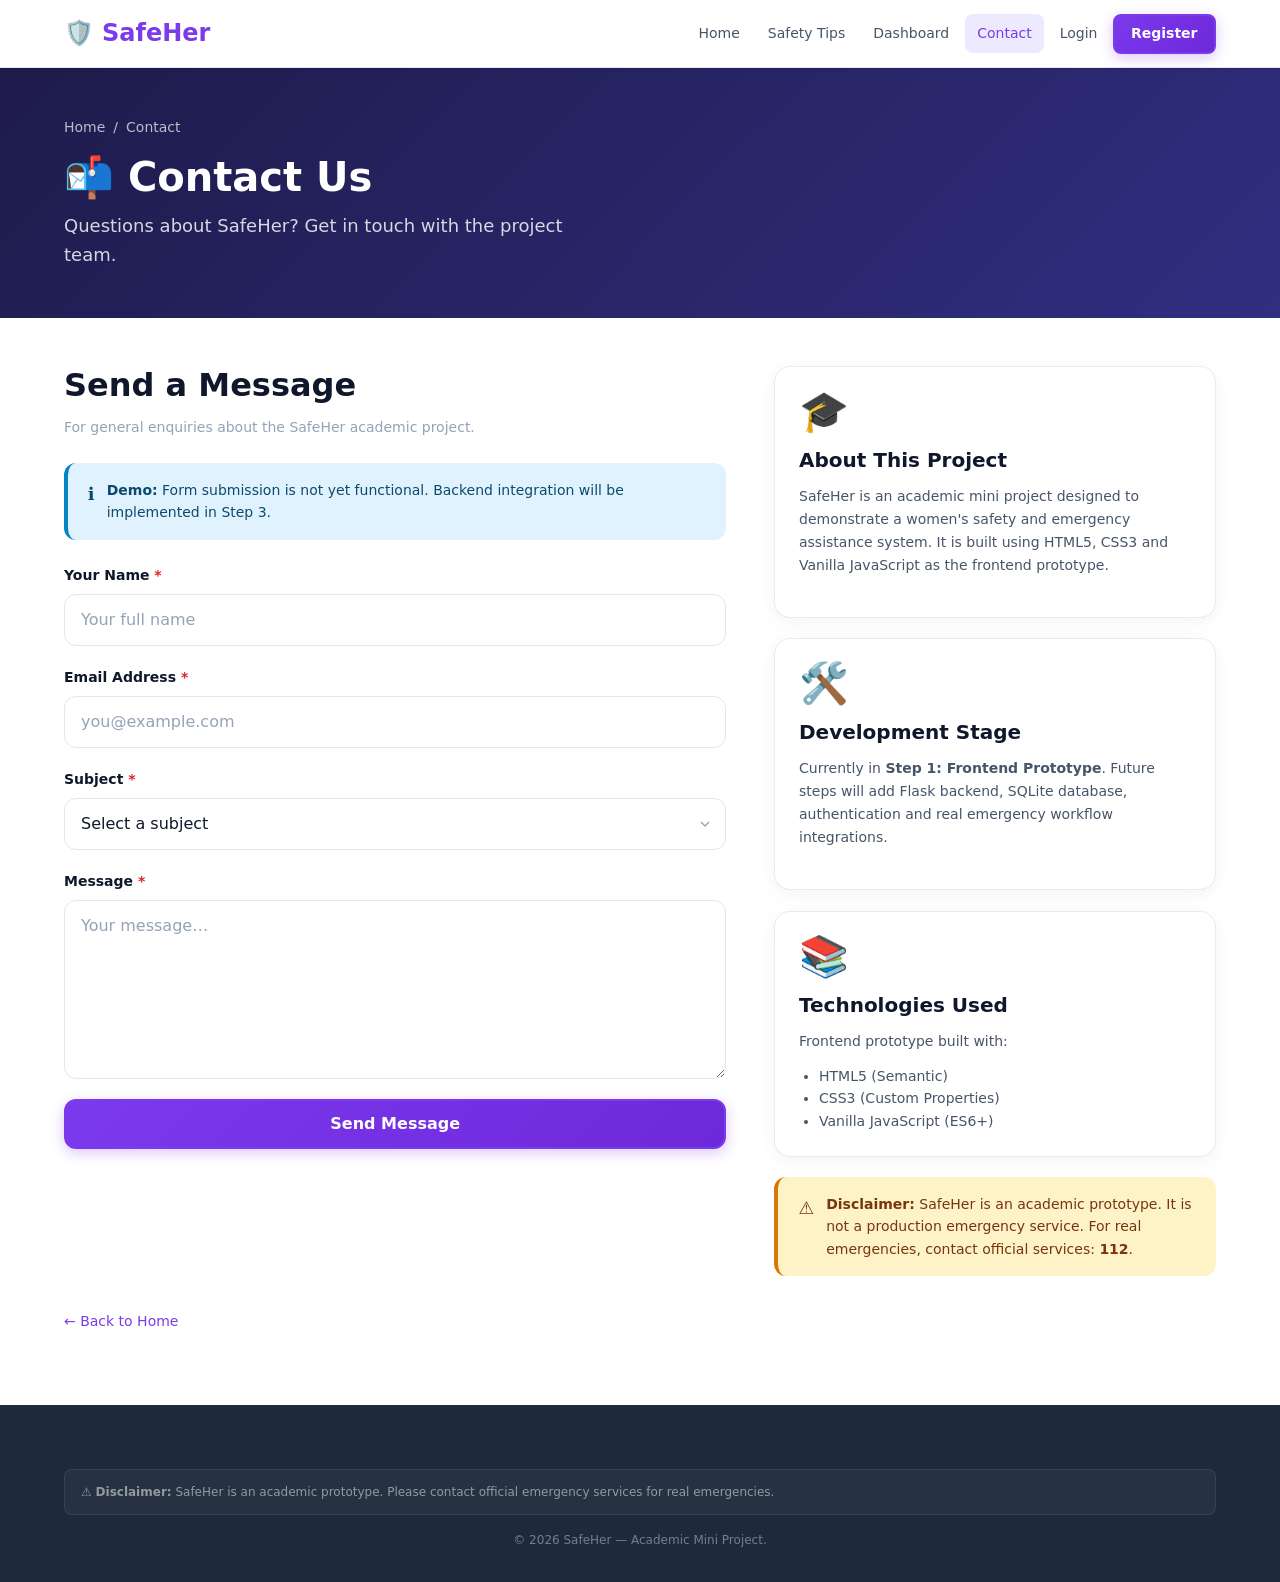
==== commit 196be6bd: "Create ui/ux more atractive" ====
--- a/contact.html
+++ b/contact.html
@@ -7,6 +7,7 @@
   <title>Contact Us – SafeHer</title>
   <link rel="stylesheet" href="css/style.css" />
   <link rel="stylesheet" href="css/responsive.css" />
+  <link rel="stylesheet" href="css/animations.css" />
 </head>
 <body>
 
@@ -237,6 +238,7 @@
   </footer>
 
   <script src="js/main.js" defer></script>
+  <script src="js/animations.js" defer></script>
 
 </body>
 </html>
--- a/css/style.css
+++ b/css/style.css
@@ -1,10 +1,12 @@
 /* =====================================================
    SafeHer — Women's Safety & Emergency Assistance
-   css/style.css — Global Styles & Design Foundation
-   Step 1: Base setup. Full design system in Step 2.
+   css/style.css — Complete Design System (Step 2)
+   =====================================================
+   Brand: Purple/Violet (calm, trustworthy, safe)
+   Emergency: Red (meaningful, reserved for SOS only)
    ===================================================== */
 
-/* ----- 1. CSS RESET & NORMALIZATION ----- */
+/* ─── 1. CSS RESET & NORMALIZATION ─────────────────── */
 *,
 *::before,
 *::after {
@@ -15,13 +17,13 @@
 
 html {
   scroll-behavior: smooth;
-  font-size: 100%; /* 16px base */
+  font-size: 100%;
   -webkit-text-size-adjust: 100%;
 }
 
 body {
-  font-family: 'Segoe UI', system-ui, -apple-system, BlinkMacSystemFont,
-    'Helvetica Neue', Arial, sans-serif;
+  font-family: Inter, system-ui, -apple-system, BlinkMacSystemFont,
+    'Segoe UI', 'Helvetica Neue', Arial, sans-serif;
   font-size: 1rem;
   line-height: 1.6;
   color: var(--color-text-primary);
@@ -29,34 +31,20 @@
   min-height: 100vh;
 }
 
-img,
-picture,
-video,
-canvas,
-svg {
+img, picture, video, canvas, svg {
   display: block;
   max-width: 100%;
 }
 
-input,
-button,
-textarea,
-select {
+input, button, textarea, select {
   font: inherit;
 }
 
-p,
-h1,
-h2,
-h3,
-h4,
-h5,
-h6 {
+p, h1, h2, h3, h4, h5, h6 {
   overflow-wrap: break-word;
 }
 
-ul,
-ol {
+ul, ol {
   list-style: none;
 }
 
@@ -75,87 +63,95 @@
   border: none;
 }
 
-/* ----- 2. CSS CUSTOM PROPERTIES (Design Tokens) ----- */
+/* ─── 2. CSS CUSTOM PROPERTIES (Design Tokens) ─────── */
 :root {
-  /* --- Brand Colors --- */
-  --color-primary: #e63946;        /* SafeHer signature red */
-  --color-primary-dark: #c1121f;   /* Darker red for hover */
-  --color-primary-light: #ff6b6b;  /* Lighter red for accents */
-  --color-secondary: #457b9d;      /* Calming steel blue */
-  --color-secondary-dark: #1d3557; /* Deep navy */
-  --color-accent: #f4a261;         /* Warm amber for highlights */
+  /* --- Brand Colors — Purple/Violet (calm & trustworthy) --- */
+  --color-primary:        #7c3aed;   /* Violet — main brand */
+  --color-primary-dark:   #5b21b6;   /* Deeper violet for hover */
+  --color-primary-light:  #a78bfa;   /* Lighter violet for accents */
+  --color-primary-bg:     #ede9fe;   /* Very light violet tint */
+
+  /* --- Emergency / SOS — Red (reserved, meaningful) --- */
+  --color-sos:            #dc2626;   /* Emergency red */
+  --color-sos-dark:       #b91c1c;   /* Darker red for hover */
+  --color-sos-light:      #fca5a5;   /* Light red accent */
+  --color-sos-bg:         #fef2f2;   /* Very light red tint */
+
+  /* --- Secondary — Slate Blue (supportive) --- */
+  --color-secondary:      #3b82f6;   /* Blue */
+  --color-secondary-dark: #1e3a5f;   /* Deep navy */
 
   /* --- Status Colors --- */
-  --color-success: #2d6a4f;
-  --color-success-light: #d8f3dc;
-  --color-warning: #b5560e;
-  --color-warning-light: #fff3cd;
-  --color-danger: #c1121f;
-  --color-danger-light: #ffe0e3;
-  --color-info: #0077b6;
-  --color-info-light: #caf0f8;
-
-  /* --- Neutral / Background Colors --- */
-  --color-bg-primary: #ffffff;
-  --color-bg-secondary: #f8f9fa;
-  --color-bg-tertiary: #f1f3f5;
-  --color-bg-dark: #1d3557;
-
-  /* --- Text Colors --- */
-  --color-text-primary: #212529;
-  --color-text-secondary: #6c757d;
-  --color-text-muted: #adb5bd;
-  --color-text-inverse: #ffffff;
+  --color-success:        #16a34a;
+  --color-success-light:  #dcfce7;
+  --color-warning:        #d97706;
+  --color-warning-light:  #fef3c7;
+  --color-danger:         #dc2626;
+  --color-danger-light:   #fef2f2;
+  --color-info:           #0284c7;
+  --color-info-light:     #e0f2fe;
+
+  /* --- Neutral / Background --- */
+  --color-bg-primary:     #ffffff;
+  --color-bg-secondary:   #f8fafc;
+  --color-bg-tertiary:    #f1f5f9;
+  --color-bg-dark:        #1e293b;   /* Dashboard/header dark */
+
+  /* --- Text --- */
+  --color-text-primary:   #0f172a;
+  --color-text-secondary: #475569;
+  --color-text-muted:     #94a3b8;
+  --color-text-inverse:   #ffffff;
 
   /* --- Border --- */
-  --color-border: #dee2e6;
-  --color-border-focus: var(--color-primary);
+  --color-border:         #e2e8f0;
+  --color-border-focus:   var(--color-primary);
 
   /* --- Typography --- */
-  --font-family-base: 'Segoe UI', system-ui, -apple-system, sans-serif;
-  --font-size-xs: 0.75rem;   /* 12px */
-  --font-size-sm: 0.875rem;  /* 14px */
-  --font-size-base: 1rem;    /* 16px */
-  --font-size-md: 1.125rem;  /* 18px */
-  --font-size-lg: 1.25rem;   /* 20px */
-  --font-size-xl: 1.5rem;    /* 24px */
-  --font-size-2xl: 2rem;     /* 32px */
-  --font-size-3xl: 2.5rem;   /* 40px */
-  --font-size-4xl: 3rem;     /* 48px */
-
-  --font-weight-normal: 400;
-  --font-weight-medium: 500;
-  --font-weight-semibold: 600;
-  --font-weight-bold: 700;
+  --font-family-base: Inter, system-ui, -apple-system, sans-serif;
+  --font-size-xs:   0.75rem;    /* 12px */
+  --font-size-sm:   0.875rem;   /* 14px */
+  --font-size-base: 1rem;       /* 16px */
+  --font-size-md:   1.125rem;   /* 18px */
+  --font-size-lg:   1.25rem;    /* 20px */
+  --font-size-xl:   1.5rem;     /* 24px */
+  --font-size-2xl:  2rem;       /* 32px */
+  --font-size-3xl:  2.5rem;     /* 40px */
+  --font-size-4xl:  3rem;       /* 48px */
+
+  --font-weight-normal:    400;
+  --font-weight-medium:    500;
+  --font-weight-semibold:  600;
+  --font-weight-bold:      700;
   --font-weight-extrabold: 800;
 
   /* --- Spacing Scale --- */
-  --space-1: 0.25rem;   /* 4px */
-  --space-2: 0.5rem;    /* 8px */
-  --space-3: 0.75rem;   /* 12px */
-  --space-4: 1rem;      /* 16px */
-  --space-5: 1.25rem;   /* 20px */
-  --space-6: 1.5rem;    /* 24px */
-  --space-8: 2rem;      /* 32px */
-  --space-10: 2.5rem;   /* 40px */
-  --space-12: 3rem;     /* 48px */
-  --space-16: 4rem;     /* 64px */
-  --space-20: 5rem;     /* 80px */
-  --space-24: 6rem;     /* 96px */
+  --space-1:  0.25rem;   /* 4px  */
+  --space-2:  0.5rem;    /* 8px  */
+  --space-3:  0.75rem;   /* 12px */
+  --space-4:  1rem;      /* 16px */
+  --space-5:  1.25rem;   /* 20px */
+  --space-6:  1.5rem;    /* 24px */
+  --space-8:  2rem;      /* 32px */
+  --space-10: 2.5rem;    /* 40px */
+  --space-12: 3rem;      /* 48px */
+  --space-16: 4rem;      /* 64px */
+  --space-20: 5rem;      /* 80px */
+  --space-24: 6rem;      /* 96px */
 
   /* --- Border Radius --- */
-  --radius-sm: 0.25rem;
-  --radius-md: 0.5rem;
-  --radius-lg: 0.75rem;
-  --radius-xl: 1rem;
-  --radius-2xl: 1.5rem;
+  --radius-sm:   0.25rem;
+  --radius-md:   0.5rem;
+  --radius-lg:   0.75rem;
+  --radius-xl:   1rem;
+  --radius-2xl:  1.5rem;
   --radius-full: 9999px;
 
   /* --- Shadows --- */
-  --shadow-sm: 0 1px 3px rgba(0, 0, 0, 0.08), 0 1px 2px rgba(0, 0, 0, 0.06);
-  --shadow-md: 0 4px 6px rgba(0, 0, 0, 0.07), 0 2px 4px rgba(0, 0, 0, 0.05);
-  --shadow-lg: 0 10px 15px rgba(0, 0, 0, 0.1), 0 4px 6px rgba(0, 0, 0, 0.05);
-  --shadow-xl: 0 20px 25px rgba(0, 0, 0, 0.1), 0 10px 10px rgba(0, 0, 0, 0.04);
+  --shadow-sm: 0 1px 3px rgba(0,0,0,0.07), 0 1px 2px rgba(0,0,0,0.05);
+  --shadow-md: 0 4px 6px rgba(0,0,0,0.06), 0 2px 4px rgba(0,0,0,0.04);
+  --shadow-lg: 0 10px 20px rgba(0,0,0,0.08), 0 4px 6px rgba(0,0,0,0.04);
+  --shadow-xl: 0 20px 40px rgba(0,0,0,0.10), 0 8px 16px rgba(0,0,0,0.05);
 
   /* --- Transitions --- */
   --transition-fast: 150ms ease;
@@ -163,22 +159,22 @@
   --transition-slow: 400ms ease;
 
   /* --- Layout --- */
-  --container-max: 1200px;
+  --container-max:     1200px;
   --container-padding: var(--space-6);
-  --nav-height: 70px;
-
-  /* --- Z-Index --- */
+  --nav-height:        68px;
+
+  /* --- Z-Index Scale --- */
   --z-dropdown: 100;
-  --z-sticky: 200;
-  --z-modal: 300;
-  --z-overlay: 400;
-  --z-toast: 500;
-}
-
-/* ----- 3. TYPOGRAPHY ----- */
-h1 { font-size: var(--font-size-4xl); font-weight: var(--font-weight-extrabold); line-height: 1.15; }
-h2 { font-size: var(--font-size-3xl); font-weight: var(--font-weight-bold); line-height: 1.2; }
-h3 { font-size: var(--font-size-2xl); font-weight: var(--font-weight-bold); line-height: 1.3; }
+  --z-sticky:   200;
+  --z-modal:    300;
+  --z-overlay:  400;
+  --z-toast:    500;
+}
+
+/* ─── 3. TYPOGRAPHY ─────────────────────────────────── */
+h1 { font-size: clamp(1.75rem, 4vw, var(--font-size-4xl)); font-weight: var(--font-weight-extrabold); line-height: 1.15; }
+h2 { font-size: clamp(1.5rem, 3vw, var(--font-size-3xl)); font-weight: var(--font-weight-bold); line-height: 1.2; }
+h3 { font-size: clamp(1.25rem, 2.5vw, var(--font-size-2xl)); font-weight: var(--font-weight-bold); line-height: 1.3; }
 h4 { font-size: var(--font-size-xl); font-weight: var(--font-weight-semibold); line-height: 1.4; }
 h5 { font-size: var(--font-size-lg); font-weight: var(--font-weight-semibold); line-height: 1.4; }
 h6 { font-size: var(--font-size-md); font-weight: var(--font-weight-medium); line-height: 1.4; }
@@ -186,7 +182,7 @@
 p { margin-bottom: var(--space-4); }
 p:last-child { margin-bottom: 0; }
 
-/* ----- 4. LAYOUT UTILITIES ----- */
+/* ─── 4. LAYOUT UTILITIES ───────────────────────────── */
 .container {
   width: 100%;
   max-width: var(--container-max);
@@ -211,136 +207,189 @@
   padding-bottom: var(--space-24);
 }
 
-/* ----- 5. BUTTON STYLES ----- */
+/* ─── 5. ACCESSIBILITY UTILITIES ────────────────────── */
+/* Screen-reader only — visually hidden but accessible */
+.sr-only {
+  position: absolute;
+  width: 1px;
+  height: 1px;
+  padding: 0;
+  margin: -1px;
+  overflow: hidden;
+  clip: rect(0, 0, 0, 0);
+  white-space: nowrap;
+  border: 0;
+}
+
+/* Legacy alias */
+.visually-hidden {
+  position: absolute;
+  width: 1px;
+  height: 1px;
+  padding: 0;
+  margin: -1px;
+  overflow: hidden;
+  clip: rect(0, 0, 0, 0);
+  white-space: nowrap;
+  border: 0;
+}
+
+/* Skip navigation link */
+.skip-link {
+  position: absolute;
+  top: -100%;
+  left: var(--space-4);
+  z-index: 9999;
+  background-color: var(--color-primary);
+  color: var(--color-text-inverse);
+  padding: var(--space-3) var(--space-6);
+  border-radius: var(--radius-md);
+  font-weight: var(--font-weight-semibold);
+  text-decoration: none;
+  transition: top var(--transition-fast);
+}
+
+.skip-link:focus {
+  top: var(--space-4);
+}
+
+/* ─── 6. FOCUS STYLES ───────────────────────────────── */
+:focus-visible {
+  outline: 3px solid var(--color-primary);
+  outline-offset: 3px;
+}
+
+/* ─── 7. BUTTON SYSTEM ──────────────────────────────── */
 .btn {
   display: inline-flex;
   align-items: center;
   justify-content: center;
   gap: var(--space-2);
   padding: var(--space-3) var(--space-6);
+  min-height: 44px; /* touch target */
   border-radius: var(--radius-lg);
   font-size: var(--font-size-base);
   font-weight: var(--font-weight-semibold);
-  line-height: 1.5;
+  line-height: 1.4;
   text-align: center;
   white-space: nowrap;
-  transition: background-color var(--transition-base),
-              color var(--transition-base),
-              border-color var(--transition-base),
-              box-shadow var(--transition-base),
-              transform var(--transition-fast);
+  transition:
+    background-color var(--transition-base),
+    color var(--transition-base),
+    border-color var(--transition-base),
+    box-shadow var(--transition-base),
+    transform var(--transition-fast);
   cursor: pointer;
   border: 2px solid transparent;
   text-decoration: none;
-}
-
-.btn:hover {
-  transform: translateY(-1px);
-}
-
-.btn:active {
-  transform: translateY(0);
-}
-
+  vertical-align: middle;
+}
+
+.btn:hover { transform: translateY(-1px); }
+.btn:active { transform: translateY(0); }
 .btn:focus-visible {
   outline: 3px solid var(--color-primary-light);
   outline-offset: 2px;
 }
 
+/* Primary — Violet */
 .btn--primary {
   background-color: var(--color-primary);
   color: var(--color-text-inverse);
   border-color: var(--color-primary);
 }
-
 .btn--primary:hover {
   background-color: var(--color-primary-dark);
   border-color: var(--color-primary-dark);
   color: var(--color-text-inverse);
 }
 
+/* Secondary — outlined navy */
 .btn--secondary {
   background-color: transparent;
   color: var(--color-secondary-dark);
   border-color: var(--color-secondary-dark);
 }
-
 .btn--secondary:hover {
   background-color: var(--color-secondary-dark);
   color: var(--color-text-inverse);
 }
 
+/* Outline White — for use on dark backgrounds */
 .btn--outline-white {
   background-color: transparent;
   color: var(--color-text-inverse);
+  border-color: rgba(255,255,255,0.7);
+}
+.btn--outline-white:hover {
+  background-color: rgba(255,255,255,0.15);
   border-color: var(--color-text-inverse);
 }
 
-.btn--outline-white:hover {
-  background-color: var(--color-text-inverse);
-  color: var(--color-primary);
-}
-
+/* Danger / SOS — Red, high contrast */
 .btn--danger {
-  background-color: var(--color-danger);
-  color: var(--color-text-inverse);
-  border-color: var(--color-danger);
-}
-
+  background-color: var(--color-sos);
+  color: var(--color-text-inverse);
+  border-color: var(--color-sos);
+}
 .btn--danger:hover {
-  background-color: #a00d16;
-  border-color: #a00d16;
-  color: var(--color-text-inverse);
-}
-
+  background-color: var(--color-sos-dark);
+  border-color: var(--color-sos-dark);
+  color: var(--color-text-inverse);
+}
+.btn--danger:focus-visible {
+  outline-color: var(--color-sos-light);
+}
+
+/* Ghost */
 .btn--ghost {
   background-color: transparent;
   color: var(--color-primary);
   border-color: transparent;
 }
-
 .btn--ghost:hover {
-  background-color: var(--color-bg-tertiary);
-}
-
+  background-color: var(--color-primary-bg);
+}
+
+/* Sizes */
 .btn--sm {
   padding: var(--space-2) var(--space-4);
   font-size: var(--font-size-sm);
+  min-height: 36px;
   border-radius: var(--radius-md);
 }
-
 .btn--lg {
   padding: var(--space-4) var(--space-8);
   font-size: var(--font-size-lg);
+  min-height: 52px;
   border-radius: var(--radius-xl);
 }
-
 .btn--xl {
   padding: var(--space-5) var(--space-10);
   font-size: var(--font-size-xl);
+  min-height: 60px;
   border-radius: var(--radius-2xl);
   font-weight: var(--font-weight-extrabold);
-}
-
+  letter-spacing: 0.02em;
+}
 .btn--block {
   display: flex;
   width: 100%;
 }
 
+/* States */
 .btn:disabled,
 .btn[aria-disabled="true"] {
-  opacity: 0.55;
+  opacity: 0.5;
   cursor: not-allowed;
   pointer-events: none;
   transform: none;
 }
 
-/* ----- 6. NAVIGATION ----- */
+/* ─── 8. NAVIGATION — PUBLIC SITE ───────────────────── */
 .site-header {
   position: sticky;
   top: 0;
-  left: 0;
-  right: 0;
   z-index: var(--z-sticky);
   background-color: var(--color-bg-primary);
   border-bottom: 1px solid var(--color-border);
@@ -355,6 +404,7 @@
   height: 100%;
 }
 
+/* Brand / Logo */
 .site-logo {
   display: flex;
   align-items: center;
@@ -363,30 +413,34 @@
   font-weight: var(--font-weight-extrabold);
   color: var(--color-primary);
   text-decoration: none;
+  flex-shrink: 0;
 }
 
 .site-logo .logo-icon {
   font-size: 1.5rem;
+  line-height: 1;
 }
 
 .site-logo .logo-subtitle {
   font-size: var(--font-size-xs);
   font-weight: var(--font-weight-normal);
-  color: var(--color-text-secondary);
+  color: var(--color-text-muted);
   display: block;
   line-height: 1;
-}
-
+  margin-top: 1px;
+}
+
+/* Nav links */
 .main-nav {
   display: flex;
   align-items: center;
-  gap: var(--space-6);
+  gap: var(--space-4);
 }
 
 .main-nav__list {
   display: flex;
   align-items: center;
-  gap: var(--space-4);
+  gap: var(--space-1);
 }
 
 .main-nav__link {
@@ -397,12 +451,15 @@
   border-radius: var(--radius-md);
   transition: color var(--transition-base), background-color var(--transition-base);
   text-decoration: none;
+  min-height: 36px;
+  display: inline-flex;
+  align-items: center;
 }
 
 .main-nav__link:hover,
 .main-nav__link.active {
   color: var(--color-primary);
-  background-color: var(--color-danger-light);
+  background-color: var(--color-primary-bg);
 }
 
 .main-nav__link:focus-visible {
@@ -410,6 +467,7 @@
   outline-offset: 2px;
 }
 
+/* Hamburger Toggle */
 .nav-toggle {
   display: none;
   flex-direction: column;
@@ -419,30 +477,38 @@
   padding: var(--space-2);
   cursor: pointer;
   border-radius: var(--radius-md);
+  min-width: 44px;
+  min-height: 44px;
+  align-items: center;
+  justify-content: center;
 }
 
 .nav-toggle__bar {
   display: block;
-  width: 24px;
+  width: 22px;
   height: 2px;
   background-color: var(--color-text-primary);
   border-radius: 2px;
   transition: transform var(--transition-base), opacity var(--transition-base);
 }
 
+/* Hamburger open state — X shape */
 .nav-toggle[aria-expanded="true"] .nav-toggle__bar:nth-child(1) {
   transform: translateY(7px) rotate(45deg);
 }
-
 .nav-toggle[aria-expanded="true"] .nav-toggle__bar:nth-child(2) {
   opacity: 0;
 }
-
 .nav-toggle[aria-expanded="true"] .nav-toggle__bar:nth-child(3) {
   transform: translateY(-7px) rotate(-45deg);
 }
 
-/* ----- 7. DASHBOARD NAV ----- */
+/* White bars variant for dashboard dark nav */
+.nav-toggle--light .nav-toggle__bar {
+  background-color: rgba(255,255,255,0.85);
+}
+
+/* ─── 9. NAVIGATION — DASHBOARD ─────────────────────── */
 .dashboard-header {
   position: sticky;
   top: 0;
@@ -464,6 +530,10 @@
   font-weight: var(--font-weight-extrabold);
   color: var(--color-primary-light);
   text-decoration: none;
+  display: flex;
+  align-items: center;
+  gap: var(--space-2);
+  flex-shrink: 0;
 }
 
 .dashboard-nav__list {
@@ -475,22 +545,25 @@
 .dashboard-nav__link {
   font-size: var(--font-size-sm);
   font-weight: var(--font-weight-medium);
-  color: rgba(255, 255, 255, 0.8);
+  color: rgba(255,255,255,0.75);
   padding: var(--space-2) var(--space-3);
   border-radius: var(--radius-md);
   transition: color var(--transition-base), background-color var(--transition-base);
   text-decoration: none;
+  min-height: 36px;
+  display: inline-flex;
+  align-items: center;
 }
 
 .dashboard-nav__link:hover,
 .dashboard-nav__link.active {
   color: var(--color-text-inverse);
-  background-color: rgba(255, 255, 255, 0.15);
-}
-
-/* ----- 8. HERO SECTION ----- */
+  background-color: rgba(255,255,255,0.12);
+}
+
+/* ─── 10. HERO SECTION ──────────────────────────────── */
 .hero {
-  background: linear-gradient(135deg, var(--color-secondary-dark) 0%, #2d3e6e 50%, #4a1942 100%);
+  background: linear-gradient(135deg, #1e1b4b 0%, #312e81 45%, #4c1d95 100%);
   color: var(--color-text-inverse);
   padding: var(--space-24) 0;
   position: relative;
@@ -501,29 +574,38 @@
   content: '';
   position: absolute;
   inset: 0;
-  background: url("data:image/svg+xml,%3Csvg xmlns='http://www.w3.org/2000/svg' width='100' height='100' viewBox='0 0 100 100'%3E%3Ccircle cx='50' cy='50' r='40' fill='none' stroke='rgba(255,255,255,0.03)' stroke-width='1'/%3E%3C/svg%3E") repeat;
+  background:
+    radial-gradient(circle at 20% 80%, rgba(167,139,250,0.15) 0%, transparent 50%),
+    radial-gradient(circle at 80% 20%, rgba(124,58,237,0.1) 0%, transparent 50%);
   pointer-events: none;
+}
+
+.hero__layout {
+  display: grid;
+  grid-template-columns: 1fr 1fr;
+  gap: var(--space-12);
+  align-items: center;
+  position: relative;
+  z-index: 1;
 }
 
 .hero__content {
   position: relative;
   z-index: 1;
-  max-width: 700px;
 }
 
 .hero__badge {
   display: inline-flex;
   align-items: center;
   gap: var(--space-2);
-  background-color: rgba(255, 255, 255, 0.12);
-  border: 1px solid rgba(255, 255, 255, 0.2);
+  background-color: rgba(167,139,250,0.15);
+  border: 1px solid rgba(167,139,250,0.3);
   border-radius: var(--radius-full);
   padding: var(--space-1) var(--space-4);
   font-size: var(--font-size-sm);
   font-weight: var(--font-weight-medium);
   color: var(--color-primary-light);
   margin-bottom: var(--space-6);
-  backdrop-filter: blur(4px);
 }
 
 .hero__title {
@@ -539,9 +621,9 @@
 }
 
 .hero__description {
-  font-size: var(--font-size-lg);
-  color: rgba(255, 255, 255, 0.85);
-  max-width: 580px;
+  font-size: var(--font-size-md);
+  color: rgba(255,255,255,0.8);
+  max-width: 500px;
   margin-bottom: var(--space-8);
   line-height: 1.7;
 }
@@ -552,25 +634,131 @@
   flex-wrap: wrap;
 }
 
-/* ----- 9. CARD STYLES ----- */
+/* Hero visual — CSS illustration */
+.hero__visual {
+  display: flex;
+  align-items: center;
+  justify-content: center;
+}
+
+.hero-card-preview {
+  background: rgba(255,255,255,0.07);
+  border: 1px solid rgba(255,255,255,0.12);
+  border-radius: var(--radius-2xl);
+  padding: var(--space-8);
+  backdrop-filter: blur(8px);
+  width: 100%;
+  max-width: 340px;
+}
+
+.hero-card-preview__title {
+  font-size: var(--font-size-sm);
+  font-weight: var(--font-weight-semibold);
+  color: rgba(255,255,255,0.6);
+  text-transform: uppercase;
+  letter-spacing: 0.08em;
+  margin-bottom: var(--space-6);
+}
+
+.hero-sos-circle {
+  width: 100px;
+  height: 100px;
+  border-radius: var(--radius-full);
+  background: linear-gradient(145deg, var(--color-sos), var(--color-sos-dark));
+  display: flex;
+  flex-direction: column;
+  align-items: center;
+  justify-content: center;
+  margin: 0 auto var(--space-6);
+  font-weight: var(--font-weight-extrabold);
+  font-size: var(--font-size-lg);
+  color: #fff;
+  box-shadow: 0 0 0 8px rgba(220,38,38,0.2), 0 0 0 16px rgba(220,38,38,0.08);
+}
+
+.hero-mini-stats {
+  display: grid;
+  grid-template-columns: 1fr 1fr;
+  gap: var(--space-3);
+}
+
+.hero-mini-stat {
+  background: rgba(255,255,255,0.06);
+  border-radius: var(--radius-lg);
+  padding: var(--space-3);
+  text-align: center;
+}
+
+.hero-mini-stat__icon {
+  font-size: 1.4rem;
+  margin-bottom: var(--space-1);
+}
+
+.hero-mini-stat__label {
+  font-size: var(--font-size-xs);
+  color: rgba(255,255,255,0.6);
+}
+
+/* Hero trust highlights */
+.hero-highlights {
+  display: grid;
+  grid-template-columns: repeat(3, 1fr);
+  gap: var(--space-4);
+  margin-top: var(--space-10);
+  position: relative;
+  z-index: 1;
+}
+
+.hero-highlight {
+  background: rgba(255,255,255,0.06);
+  border: 1px solid rgba(255,255,255,0.1);
+  border-radius: var(--radius-xl);
+  padding: var(--space-5);
+  text-align: center;
+}
+
+.hero-highlight__icon {
+  font-size: 1.75rem;
+  margin-bottom: var(--space-3);
+}
+
+.hero-highlight__title {
+  font-size: var(--font-size-sm);
+  font-weight: var(--font-weight-bold);
+  color: rgba(255,255,255,0.9);
+  margin-bottom: var(--space-1);
+}
+
+.hero-highlight__desc {
+  font-size: var(--font-size-xs);
+  color: rgba(255,255,255,0.55);
+  line-height: 1.5;
+}
+
+/* ─── 11. CARD STYLES ───────────────────────────────── */
 .card {
   background-color: var(--color-bg-primary);
   border: 1px solid var(--color-border);
   border-radius: var(--radius-xl);
   padding: var(--space-6);
   box-shadow: var(--shadow-sm);
-  transition: box-shadow var(--transition-base), transform var(--transition-base);
-}
-
-.card:hover {
-  box-shadow: var(--shadow-lg);
-  transform: translateY(-2px);
+  transition: box-shadow var(--transition-base), transform var(--transition-base),
+              border-color var(--transition-base);
+}
+
+@media (hover: hover) {
+  .card:hover {
+    box-shadow: var(--shadow-lg);
+    transform: translateY(-2px);
+    border-color: var(--color-primary-light);
+  }
 }
 
 .card__icon {
   font-size: 2.5rem;
   margin-bottom: var(--space-4);
   display: block;
+  line-height: 1;
 }
 
 .card__title {
@@ -583,7 +771,7 @@
 .card__description {
   font-size: var(--font-size-sm);
   color: var(--color-text-secondary);
-  line-height: 1.6;
+  line-height: 1.65;
   margin-bottom: var(--space-4);
 }
 
@@ -595,14 +783,15 @@
   display: inline-flex;
   align-items: center;
   gap: var(--space-1);
-  transition: gap var(--transition-base);
+  transition: gap var(--transition-base), color var(--transition-base);
 }
 
 .card__link:hover {
-  gap: var(--space-2);
-}
-
-/* ----- 10. GRID LAYOUTS ----- */
+  gap: var(--space-3);
+  color: var(--color-primary-dark);
+}
+
+/* ─── 12. GRID LAYOUTS ──────────────────────────────── */
 .grid {
   display: grid;
   gap: var(--space-6);
@@ -612,7 +801,37 @@
 .grid--3 { grid-template-columns: repeat(3, 1fr); }
 .grid--4 { grid-template-columns: repeat(4, 1fr); }
 
-/* ----- 11. FORM STYLES ----- */
+/* ─── 13. SECTION HEADING ───────────────────────────── */
+.section-heading {
+  text-align: center;
+  max-width: 650px;
+  margin-left: auto;
+  margin-right: auto;
+  margin-bottom: var(--space-12);
+}
+
+.section-heading__tag {
+  display: inline-block;
+  font-size: var(--font-size-xs);
+  font-weight: var(--font-weight-bold);
+  text-transform: uppercase;
+  letter-spacing: 0.1em;
+  color: var(--color-primary);
+  margin-bottom: var(--space-3);
+}
+
+.section-heading__title {
+  color: var(--color-secondary-dark);
+  margin-bottom: var(--space-4);
+}
+
+.section-heading__subtitle {
+  font-size: var(--font-size-md);
+  color: var(--color-text-secondary);
+  line-height: 1.7;
+}
+
+/* ─── 14. FORM SYSTEM ───────────────────────────────── */
 .form-group {
   margin-bottom: var(--space-5);
 }
@@ -644,6 +863,7 @@
   border-radius: var(--radius-lg);
   transition: border-color var(--transition-base), box-shadow var(--transition-base);
   appearance: none;
+  min-height: 44px;
 }
 
 .form-input:focus,
@@ -651,7 +871,13 @@
 .form-textarea:focus {
   outline: none;
   border-color: var(--color-primary);
-  box-shadow: 0 0 0 3px rgba(230, 57, 70, 0.15);
+  box-shadow: 0 0 0 3px rgba(124,58,237,0.15);
+}
+
+.form-input[aria-invalid="true"],
+.form-select[aria-invalid="true"],
+.form-textarea[aria-invalid="true"] {
+  border-color: var(--color-danger);
 }
 
 .form-input::placeholder,
@@ -665,13 +891,14 @@
 }
 
 .form-select {
-  background-image: url("data:image/svg+xml,%3Csvg xmlns='http://www.w3.org/2000/svg' width='16' height='16' viewBox='0 0 24 24' fill='none' stroke='%236c757d' stroke-width='2'%3E%3Cpolyline points='6 9 12 15 18 9'%3E%3C/polyline%3E%3C/svg%3E");
+  background-image: url("data:image/svg+xml,%3Csvg xmlns='http://www.w3.org/2000/svg' width='16' height='16' viewBox='0 0 24 24' fill='none' stroke='%2394a3b8' stroke-width='2'%3E%3Cpolyline points='6 9 12 15 18 9'%3E%3C/polyline%3E%3C/svg%3E");
   background-repeat: no-repeat;
   background-position: right var(--space-3) center;
   padding-right: var(--space-10);
   cursor: pointer;
 }
 
+/* Checkbox / Radio */
 .form-checkbox-group,
 .form-radio-group {
   display: flex;
@@ -683,7 +910,7 @@
 .form-radio {
   width: 1.1rem;
   height: 1.1rem;
-  margin-top: 0.15rem;
+  margin-top: 0.2rem;
   accent-color: var(--color-primary);
   cursor: pointer;
   flex-shrink: 0;
@@ -694,13 +921,33 @@
   font-size: var(--font-size-sm);
   color: var(--color-text-secondary);
   cursor: pointer;
-  line-height: 1.5;
-}
-
+  line-height: 1.55;
+}
+
+/* File input */
+.form-file {
+  display: block;
+  width: 100%;
+  padding: var(--space-3) var(--space-4);
+  font-size: var(--font-size-sm);
+  color: var(--color-text-secondary);
+  background-color: var(--color-bg-secondary);
+  border: 1.5px dashed var(--color-border);
+  border-radius: var(--radius-lg);
+  cursor: pointer;
+  transition: border-color var(--transition-base);
+}
+
+.form-file:hover {
+  border-color: var(--color-primary);
+}
+
+/* Form feedback text */
 .form-hint {
   font-size: var(--font-size-xs);
   color: var(--color-text-muted);
   margin-top: var(--space-1);
+  line-height: 1.5;
 }
 
 .form-error {
@@ -708,19 +955,38 @@
   color: var(--color-danger);
   margin-top: var(--space-1);
   display: none;
-}
-
+  line-height: 1.5;
+}
+
+.form-success {
+  font-size: var(--font-size-xs);
+  color: var(--color-success);
+  margin-top: var(--space-1);
+  display: none;
+}
+
+/* Error state */
 .form-group.has-error .form-input,
 .form-group.has-error .form-select,
 .form-group.has-error .form-textarea {
   border-color: var(--color-danger);
+  box-shadow: 0 0 0 3px rgba(220,38,38,0.1);
 }
 
 .form-group.has-error .form-error {
   display: block;
 }
 
-/* ----- 12. ALERT / NOTICE BOXES ----- */
+/* Success state */
+.form-group.has-success .form-input {
+  border-color: var(--color-success);
+}
+
+.form-group.has-success .form-success {
+  display: block;
+}
+
+/* ─── 15. ALERT / NOTICE BOXES ──────────────────────── */
 .alert {
   display: flex;
   align-items: flex-start;
@@ -728,104 +994,112 @@
   padding: var(--space-4) var(--space-5);
   border-radius: var(--radius-lg);
   font-size: var(--font-size-sm);
-  line-height: 1.5;
+  line-height: 1.6;
 }
 
 .alert--info {
   background-color: var(--color-info-light);
   border-left: 4px solid var(--color-info);
-  color: #0c3547;
+  color: #0c4a6e;
 }
 
 .alert--warning {
   background-color: var(--color-warning-light);
   border-left: 4px solid var(--color-warning);
-  color: #5a3800;
+  color: #78350f;
 }
 
 .alert--danger {
   background-color: var(--color-danger-light);
   border-left: 4px solid var(--color-danger);
-  color: #6b0a10;
+  color: #7f1d1d;
 }
 
 .alert--success {
   background-color: var(--color-success-light);
   border-left: 4px solid var(--color-success);
-  color: #1a3a28;
+  color: #14532d;
 }
 
 .alert__icon {
   font-size: 1.1rem;
   flex-shrink: 0;
-  margin-top: 2px;
-}
-
-/* ----- 13. SECTION HEADING ----- */
-.section-heading {
-  text-align: center;
-  max-width: 650px;
-  margin-left: auto;
-  margin-right: auto;
-  margin-bottom: var(--space-12);
-}
-
-.section-heading__tag {
-  display: inline-block;
-  font-size: var(--font-size-xs);
-  font-weight: var(--font-weight-bold);
-  text-transform: uppercase;
-  letter-spacing: 0.1em;
-  color: var(--color-primary);
-  margin-bottom: var(--space-3);
-}
-
-.section-heading__title {
-  color: var(--color-secondary-dark);
-  margin-bottom: var(--space-4);
-}
-
-.section-heading__subtitle {
-  font-size: var(--font-size-md);
-  color: var(--color-text-secondary);
-  line-height: 1.7;
-}
-
-/* ----- 14. STATUS BADGE ----- */
+  margin-top: 1px;
+}
+
+/* ─── 16. BADGE SYSTEM ──────────────────────────────── */
 .badge {
   display: inline-flex;
   align-items: center;
   gap: var(--space-1);
-  padding: var(--space-1) var(--space-3);
+  padding: 2px var(--space-3);
   border-radius: var(--radius-full);
   font-size: var(--font-size-xs);
   font-weight: var(--font-weight-semibold);
-}
-
-.badge--success {
-  background-color: var(--color-success-light);
-  color: var(--color-success);
-}
-
-.badge--warning {
-  background-color: var(--color-warning-light);
-  color: var(--color-warning);
-}
-
-.badge--danger {
-  background-color: var(--color-danger-light);
-  color: var(--color-danger);
-}
-
-.badge--info {
-  background-color: var(--color-info-light);
-  color: var(--color-info);
-}
-
-/* ----- 15. FOOTER ----- */
+  line-height: 1.6;
+}
+
+.badge--success  { background-color: var(--color-success-light); color: var(--color-success); }
+.badge--warning  { background-color: var(--color-warning-light); color: var(--color-warning); }
+.badge--danger   { background-color: var(--color-danger-light);  color: var(--color-danger);  }
+.badge--info     { background-color: var(--color-info-light);    color: var(--color-info);    }
+.badge--primary  { background-color: var(--color-primary-bg);    color: var(--color-primary); }
+.badge--neutral  { background-color: var(--color-bg-tertiary);   color: var(--color-text-secondary); }
+
+/* Demo / prototype badge */
+.demo-badge {
+  display: inline-flex;
+  align-items: center;
+  gap: var(--space-1);
+  padding: 3px var(--space-3);
+  background-color: #fef9c3;
+  border: 1px solid #fde68a;
+  border-radius: var(--radius-full);
+  font-size: var(--font-size-xs);
+  font-weight: var(--font-weight-semibold);
+  color: #92400e;
+}
+
+/* ─── 17. STATUS INDICATOR ──────────────────────────── */
+.status-indicator {
+  display: flex;
+  align-items: center;
+  gap: var(--space-3);
+  padding: var(--space-4);
+  background-color: var(--color-bg-primary);
+  border-radius: var(--radius-xl);
+  border: 1px solid var(--color-border);
+  box-shadow: var(--shadow-sm);
+}
+
+.status-dot {
+  width: 10px;
+  height: 10px;
+  border-radius: var(--radius-full);
+  flex-shrink: 0;
+}
+
+.status-dot--green  { background-color: var(--color-success); }
+.status-dot--yellow { background-color: var(--color-warning); }
+.status-dot--red    { background-color: var(--color-danger);  }
+.status-dot--grey   { background-color: var(--color-text-muted); }
+
+.status-indicator__label {
+  font-size: var(--font-size-sm);
+  font-weight: var(--font-weight-medium);
+  color: var(--color-text-primary);
+}
+
+.status-indicator__value {
+  font-size: var(--font-size-xs);
+  color: var(--color-text-secondary);
+  margin-left: auto;
+}
+
+/* ─── 18. FOOTER ────────────────────────────────────── */
 .site-footer {
   background-color: var(--color-bg-dark);
-  color: rgba(255, 255, 255, 0.75);
+  color: rgba(255,255,255,0.7);
   padding: var(--space-16) 0 var(--space-8);
 }
 
@@ -860,12 +1134,12 @@
 }
 
 .site-footer__list li {
-  margin-bottom: var(--space-3);
+  margin-bottom: var(--space-2);
 }
 
 .site-footer__link {
   font-size: var(--font-size-sm);
-  color: rgba(255, 255, 255, 0.65);
+  color: rgba(255,255,255,0.6);
   text-decoration: none;
   transition: color var(--transition-base);
 }
@@ -875,30 +1149,30 @@
 }
 
 .site-footer__bottom {
-  border-top: 1px solid rgba(255, 255, 255, 0.1);
+  border-top: 1px solid rgba(255,255,255,0.08);
   padding-top: var(--space-6);
 }
 
 .site-footer__disclaimer {
   font-size: var(--font-size-xs);
-  color: rgba(255, 255, 255, 0.5);
-  background-color: rgba(255, 255, 255, 0.05);
-  border: 1px solid rgba(255, 255, 255, 0.1);
+  color: rgba(255,255,255,0.5);
+  background-color: rgba(255,255,255,0.04);
+  border: 1px solid rgba(255,255,255,0.08);
   border-radius: var(--radius-md);
   padding: var(--space-3) var(--space-4);
   margin-bottom: var(--space-4);
-  line-height: 1.6;
+  line-height: 1.7;
 }
 
 .site-footer__copyright {
   font-size: var(--font-size-xs);
-  color: rgba(255, 255, 255, 0.45);
+  color: rgba(255,255,255,0.4);
   text-align: center;
 }
 
-/* ----- 16. PAGE HEADER (inner pages) ----- */
+/* ─── 19. PAGE HEADER (inner pages) ────────────────── */
 .page-header {
-  background: linear-gradient(135deg, var(--color-secondary-dark) 0%, #2e3a6e 100%);
+  background: linear-gradient(135deg, #1e1b4b 0%, #312e81 100%);
   color: var(--color-text-inverse);
   padding: var(--space-12) 0;
 }
@@ -909,56 +1183,55 @@
   gap: var(--space-2);
   font-size: var(--font-size-sm);
   margin-bottom: var(--space-4);
-  opacity: 0.75;
+  opacity: 0.7;
 }
 
 .page-header__breadcrumb a {
   color: inherit;
   text-decoration: none;
 }
-
 .page-header__breadcrumb a:hover {
   opacity: 1;
   text-decoration: underline;
 }
 
 .page-header__title {
-  font-size: var(--font-size-3xl);
+  font-size: clamp(1.5rem, 4vw, var(--font-size-3xl));
   font-weight: var(--font-weight-extrabold);
   margin-bottom: var(--space-3);
 }
 
 .page-header__subtitle {
   font-size: var(--font-size-md);
-  opacity: 0.85;
+  opacity: 0.82;
   max-width: 550px;
 }
 
-/* ----- 17. BACK LINK ----- */
+/* ─── 20. BACK LINK ─────────────────────────────────── */
 .back-link {
   display: inline-flex;
   align-items: center;
   gap: var(--space-2);
   font-size: var(--font-size-sm);
   font-weight: var(--font-weight-medium);
-  color: var(--color-secondary);
+  color: var(--color-primary);
   text-decoration: none;
   margin-bottom: var(--space-6);
   transition: color var(--transition-base), gap var(--transition-base);
 }
 
 .back-link:hover {
-  color: var(--color-primary);
   gap: var(--space-3);
-}
-
-/* ----- 18. AUTH PAGES ----- */
+  color: var(--color-primary-dark);
+}
+
+/* ─── 21. AUTH PAGES ────────────────────────────────── */
 .auth-page {
   min-height: 100vh;
   display: flex;
   align-items: center;
   justify-content: center;
-  background: linear-gradient(135deg, var(--color-secondary-dark) 0%, #2e3a6e 100%);
+  background: linear-gradient(135deg, #1e1b4b 0%, #312e81 50%, #4c1d95 100%);
   padding: var(--space-8) var(--space-4);
 }
 
@@ -1013,12 +1286,11 @@
   font-weight: var(--font-weight-semibold);
   text-decoration: none;
 }
-
 .auth-card__footer a:hover {
   text-decoration: underline;
 }
 
-/* ----- 19. SOS BUTTON ----- */
+/* ─── 22. SOS BUTTON ────────────────────────────────── */
 .sos-btn-wrap {
   display: flex;
   flex-direction: column;
@@ -1031,12 +1303,12 @@
   width: 180px;
   height: 180px;
   border-radius: var(--radius-full);
-  background: linear-gradient(145deg, #e63946, #c1121f);
+  background: linear-gradient(145deg, var(--color-sos), var(--color-sos-dark));
   color: var(--color-text-inverse);
   font-size: var(--font-size-2xl);
   font-weight: var(--font-weight-extrabold);
-  border: 6px solid rgba(255, 255, 255, 0.3);
-  box-shadow: 0 0 0 0 rgba(230, 57, 70, 0.5), var(--shadow-xl);
+  border: 6px solid rgba(255,255,255,0.25);
+  box-shadow: 0 0 0 0 rgba(220,38,38,0.4), var(--shadow-xl);
   cursor: pointer;
   transition: transform var(--transition-base), box-shadow var(--transition-base);
   display: flex;
@@ -1044,374 +1316,74 @@
   align-items: center;
   justify-content: center;
   gap: var(--space-1);
+  animation: sos-pulse 2.5s ease-in-out infinite;
+  text-decoration: none;
+}
+
+@keyframes sos-pulse {
+  0%   { box-shadow: 0 0 0 0 rgba(220,38,38,0.35), var(--shadow-xl); }
+  50%  { box-shadow: 0 0 0 22px rgba(220,38,38,0), var(--shadow-xl); }
+  100% { box-shadow: 0 0 0 0 rgba(220,38,38,0), var(--shadow-xl); }
 }
 
 .sos-btn:hover {
   transform: scale(1.05);
-  box-shadow: 0 0 0 20px rgba(230, 57, 70, 0.15), var(--shadow-xl);
+  animation-play-state: paused;
+  box-shadow: 0 0 0 24px rgba(220,38,38,0.12), var(--shadow-xl);
 }
 
 .sos-btn:active {
-  transform: scale(0.98);
+  transform: scale(0.97);
+}
+
+.sos-btn:focus-visible {
+  outline: 4px solid rgba(220,38,38,0.6);
+  outline-offset: 6px;
 }
 
 .sos-btn__label {
   font-size: var(--font-size-xs);
-  font-weight: var(--font-weight-normal);
-  opacity: 0.9;
-}
-
-/* ----- 20. STATUS INDICATOR ----- */
-.status-indicator {
-  display: flex;
-  align-items: center;
-  gap: var(--space-3);
-  padding: var(--space-3) var(--space-4);
-  background-color: var(--color-bg-secondary);
-  border-radius: var(--radius-lg);
-  border: 1px solid var(--color-border);
-}
-
-.status-dot {
-  width: 10px;
-  height: 10px;
-  border-radius: var(--radius-full);
-  flex-shrink: 0;
-}
-
-.status-dot--green  { background-color: #2d6a4f; }
-.status-dot--yellow { background-color: #f4a261; }
-.status-dot--red    { background-color: var(--color-primary); }
-.status-dot--grey   { background-color: var(--color-text-muted); }
-
-.status-indicator__label {
-  font-size: var(--font-size-sm);
   font-weight: var(--font-weight-medium);
-  color: var(--color-text-primary);
-}
-
-.status-indicator__value {
-  font-size: var(--font-size-xs);
-  color: var(--color-text-secondary);
-  margin-left: auto;
-}
-
-/* ----- 21. UTILITY CLASSES ----- */
-.hidden { display: none !important; }
-.visually-hidden {
-  position: absolute;
-  width: 1px;
-  height: 1px;
-  padding: 0;
-  margin: -1px;
-  overflow: hidden;
-  clip: rect(0, 0, 0, 0);
-  white-space: nowrap;
-  border: 0;
-}
-.text-center { text-align: center; }
-.text-left   { text-align: left; }
-.text-right  { text-align: right; }
-.text-primary { color: var(--color-primary); }
-.text-secondary { color: var(--color-secondary); }
-.text-muted { color: var(--color-text-muted); }
-.text-white { color: var(--color-text-inverse); }
-.font-bold { font-weight: var(--font-weight-bold); }
-.font-semibold { font-weight: var(--font-weight-semibold); }
-.mb-0 { margin-bottom: 0; }
-.mt-4 { margin-top: var(--space-4); }
-.mt-6 { margin-top: var(--space-6); }
-.mt-8 { margin-top: var(--space-8); }
-.gap-4 { gap: var(--space-4); }
-.flex { display: flex; }
-.flex-wrap { flex-wrap: wrap; }
-.items-center { align-items: center; }
-.justify-center { justify-content: center; }
-.justify-between { justify-content: space-between; }
-.w-full { width: 100%; }
-
-/* ----- 22. FOCUS STYLES (Accessibility) ----- */
-:focus-visible {
-  outline: 3px solid var(--color-primary);
-  outline-offset: 2px;
-}
-
-/* Skip to main content link */
-.skip-link {
-  position: absolute;
-  top: -100%;
-  left: var(--space-4);
-  z-index: 9999;
-  background-color: var(--color-primary);
-  color: var(--color-text-inverse);
-  padding: var(--space-3) var(--space-6);
-  border-radius: var(--radius-md);
-  font-weight: var(--font-weight-semibold);
-  text-decoration: none;
-  transition: top var(--transition-fast);
-}
-
-.skip-link:focus {
-  top: var(--space-4);
-}
-
-/* ----- 23. MAP PLACEHOLDER ----- */
-.map-placeholder {
-  width: 100%;
-  height: 300px;
-  background-color: var(--color-bg-tertiary);
-  border: 2px dashed var(--color-border);
-  border-radius: var(--radius-xl);
-  display: flex;
-  flex-direction: column;
-  align-items: center;
-  justify-content: center;
-  gap: var(--space-3);
-  color: var(--color-text-muted);
-}
-
-.map-placeholder__icon {
-  font-size: 3rem;
-}
-
-.map-placeholder__text {
-  font-size: var(--font-size-sm);
+  opacity: 0.88;
+  letter-spacing: 0.03em;
+}
+
+/* ─── 23. DASHBOARD HERO SECTION ────────────────────── */
+.dashboard-hero {
+  background: linear-gradient(135deg, #1e1b4b 0%, #312e81 50%, #4c1d95 100%);
+  color: var(--color-text-inverse);
+  padding: var(--space-12) 0;
   text-align: center;
 }
 
-/* ----- 24. CONTACT CARD ----- */
-.contact-card {
-  display: flex;
-  align-items: center;
-  justify-content: space-between;
-  gap: var(--space-4);
-  padding: var(--space-4) var(--space-5);
-  background-color: var(--color-bg-primary);
-  border: 1px solid var(--color-border);
-  border-radius: var(--radius-xl);
-  flex-wrap: wrap;
-}
-
-.contact-card__info {
-  flex: 1;
-  min-width: 0;
-}
-
-.contact-card__name {
+.dashboard-hero__greeting {
+  font-size: clamp(1.25rem, 3vw, var(--font-size-2xl));
   font-weight: var(--font-weight-bold);
-  color: var(--color-text-primary);
-  margin-bottom: var(--space-1);
-}
-
-.contact-card__detail {
-  font-size: var(--font-size-sm);
-  color: var(--color-text-secondary);
-}
-
-.contact-card__actions {
-  display: flex;
-  gap: var(--space-2);
-  flex-shrink: 0;
-}
-
-/* ----- 25. HELPLINE CARD ----- */
-.helpline-card {
-  display: flex;
-  align-items: center;
-  gap: var(--space-4);
-  padding: var(--space-5);
-  background-color: var(--color-bg-primary);
-  border: 1px solid var(--color-border);
-  border-radius: var(--radius-xl);
-  transition: box-shadow var(--transition-base);
-}
-
-.helpline-card:hover {
-  box-shadow: var(--shadow-md);
-}
-
-.helpline-card__icon {
-  font-size: 2rem;
-  flex-shrink: 0;
-}
-
-.helpline-card__name {
-  font-weight: var(--font-weight-bold);
-  color: var(--color-text-primary);
-}
-
-.helpline-card__desc {
-  font-size: var(--font-size-xs);
-  color: var(--color-text-secondary);
-}
-
-.helpline-card__number {
-  margin-left: auto;
-  font-size: var(--font-size-xl);
-  font-weight: var(--font-weight-extrabold);
-  color: var(--color-primary);
-  font-variant-numeric: tabular-nums;
-  white-space: nowrap;
-}
-
-/* ----- 26. STEP PROCESS ----- */
-.steps {
-  display: grid;
-  grid-template-columns: repeat(3, 1fr);
-  gap: var(--space-8);
-  position: relative;
-}
-
-.steps::before {
-  content: '';
-  position: absolute;
-  top: 28px;
-  left: 15%;
-  right: 15%;
-  height: 2px;
-  background: var(--color-border);
-  z-index: 0;
-}
-
-.step {
-  display: flex;
-  flex-direction: column;
-  align-items: center;
-  text-align: center;
-  position: relative;
-  z-index: 1;
-}
-
-.step__number {
-  width: 56px;
-  height: 56px;
-  border-radius: var(--radius-full);
-  background: linear-gradient(135deg, var(--color-primary), var(--color-primary-dark));
-  color: var(--color-text-inverse);
-  font-size: var(--font-size-xl);
-  font-weight: var(--font-weight-extrabold);
-  display: flex;
-  align-items: center;
-  justify-content: center;
-  margin-bottom: var(--space-5);
-  box-shadow: var(--shadow-md);
-}
-
-.step__title {
-  font-size: var(--font-size-lg);
-  font-weight: var(--font-weight-bold);
-  color: var(--color-secondary-dark);
-  margin-bottom: var(--space-3);
-}
-
-.step__description {
-  font-size: var(--font-size-sm);
-  color: var(--color-text-secondary);
-  line-height: 1.6;
-}
-
-/* ----- 27. CTA SECTION ----- */
-.cta-section {
-  background: linear-gradient(135deg, var(--color-primary) 0%, var(--color-primary-dark) 100%);
-  color: var(--color-text-inverse);
-  padding: var(--space-20) 0;
-  text-align: center;
-}
-
-.cta-section__title {
-  font-size: var(--font-size-3xl);
-  font-weight: var(--font-weight-extrabold);
-  margin-bottom: var(--space-4);
-  color: var(--color-text-inverse);
-}
-
-.cta-section__subtitle {
-  font-size: var(--font-size-lg);
-  opacity: 0.9;
+  color: var(--color-text-inverse);
+  margin-bottom: var(--space-2);
+}
+
+.dashboard-hero__subtitle {
+  font-size: var(--font-size-base);
+  color: rgba(255,255,255,0.75);
   margin-bottom: var(--space-8);
-  max-width: 500px;
+  max-width: 400px;
   margin-left: auto;
   margin-right: auto;
 }
 
-.cta-section__actions {
-  display: flex;
-  gap: var(--space-4);
-  justify-content: center;
-  flex-wrap: wrap;
-}
-
-/* ----- 28. PROFILE PAGE ----- */
-.profile-avatar {
-  width: 120px;
-  height: 120px;
-  border-radius: var(--radius-full);
-  background: linear-gradient(135deg, var(--color-primary-light), var(--color-primary));
-  display: flex;
-  align-items: center;
-  justify-content: center;
-  font-size: 3rem;
-  color: var(--color-text-inverse);
-  margin: 0 auto var(--space-4);
-  border: 4px solid var(--color-bg-primary);
-  box-shadow: var(--shadow-lg);
-}
-
-/* ----- 29. SAFETY TIPS ----- */
-.tip-category {
-  margin-bottom: var(--space-10);
-}
-
-.tip-category__header {
-  display: flex;
-  align-items: center;
-  gap: var(--space-3);
-  margin-bottom: var(--space-5);
-  padding-bottom: var(--space-3);
-  border-bottom: 2px solid var(--color-border);
-}
-
-.tip-category__icon {
-  font-size: 1.75rem;
-}
-
-.tip-category__title {
-  font-size: var(--font-size-xl);
-  font-weight: var(--font-weight-bold);
-  color: var(--color-secondary-dark);
-}
-
-.tip-list {
-  display: grid;
-  gap: var(--space-3);
-}
-
-.tip-item {
-  display: flex;
-  gap: var(--space-3);
-  align-items: flex-start;
-  padding: var(--space-4);
-  background-color: var(--color-bg-secondary);
-  border-radius: var(--radius-lg);
-  border-left: 3px solid var(--color-primary-light);
-}
-
-.tip-item__icon {
-  font-size: 1.1rem;
-  flex-shrink: 0;
-  margin-top: 2px;
-}
-
-.tip-item__text {
-  font-size: var(--font-size-sm);
-  color: var(--color-text-secondary);
+.dashboard-hero__sos-note {
+  font-size: var(--font-size-xs);
+  color: rgba(255,255,255,0.6);
+  max-width: 280px;
+  margin: 0 auto;
   line-height: 1.6;
 }
 
-/* ----- 30. DASHBOARD FEATURE CARDS ----- */
+/* ─── 24. DASHBOARD GRID ────────────────────────────── */
 .dashboard-grid {
   display: grid;
-  grid-template-columns: repeat(auto-fill, minmax(200px, 1fr));
+  grid-template-columns: repeat(auto-fill, minmax(190px, 1fr));
   gap: var(--space-5);
 }
 
@@ -1423,23 +1395,29 @@
   text-align: center;
   text-decoration: none;
   color: inherit;
-  transition: box-shadow var(--transition-base), transform var(--transition-base), border-color var(--transition-base);
+  transition:
+    box-shadow var(--transition-base),
+    transform var(--transition-base),
+    border-color var(--transition-base);
   display: flex;
   flex-direction: column;
   align-items: center;
   gap: var(--space-3);
 }
 
-.dashboard-card:hover {
-  box-shadow: var(--shadow-lg);
-  transform: translateY(-3px);
-  border-color: var(--color-primary-light);
-  color: inherit;
+@media (hover: hover) {
+  .dashboard-card:hover {
+    box-shadow: var(--shadow-lg);
+    transform: translateY(-3px);
+    border-color: var(--color-primary-light);
+    color: inherit;
+  }
 }
 
 .dashboard-card__icon {
   font-size: 2.5rem;
   display: block;
+  line-height: 1;
 }
 
 .dashboard-card__title {
@@ -1454,10 +1432,11 @@
   line-height: 1.5;
 }
 
+/* SOS card — red gradient, high visibility */
 .dashboard-card--sos {
-  background: linear-gradient(135deg, var(--color-primary) 0%, var(--color-primary-dark) 100%);
-  color: var(--color-text-inverse);
-  border-color: var(--color-primary-dark);
+  background: linear-gradient(135deg, var(--color-sos) 0%, var(--color-sos-dark) 100%);
+  color: var(--color-text-inverse);
+  border-color: var(--color-sos-dark);
 }
 
 .dashboard-card--sos .dashboard-card__title,
@@ -1465,7 +1444,505 @@
   color: var(--color-text-inverse);
 }
 
-.dashboard-card--sos:hover {
-  border-color: var(--color-primary-dark);
-  color: var(--color-text-inverse);
-}
+@media (hover: hover) {
+  .dashboard-card--sos:hover {
+    border-color: var(--color-sos-dark);
+    color: var(--color-text-inverse);
+    transform: translateY(-3px);
+  }
+}
+
+/* ─── 25. READINESS PANEL ───────────────────────────── */
+.readiness-section {
+  background-color: var(--color-bg-secondary);
+}
+
+.readiness-section__title {
+  font-size: var(--font-size-lg);
+  font-weight: var(--font-weight-bold);
+  color: var(--color-secondary-dark);
+  margin-bottom: var(--space-5);
+}
+
+/* ─── 26. STEP PROCESS ──────────────────────────────── */
+.steps {
+  display: grid;
+  grid-template-columns: repeat(3, 1fr);
+  gap: var(--space-8);
+  position: relative;
+}
+
+.steps::before {
+  content: '';
+  position: absolute;
+  top: 28px;
+  left: 15%;
+  right: 15%;
+  height: 2px;
+  background: linear-gradient(to right, var(--color-primary-light), var(--color-primary-bg));
+  z-index: 0;
+}
+
+.step {
+  display: flex;
+  flex-direction: column;
+  align-items: center;
+  text-align: center;
+  position: relative;
+  z-index: 1;
+}
+
+.step__number {
+  width: 56px;
+  height: 56px;
+  border-radius: var(--radius-full);
+  background: linear-gradient(135deg, var(--color-primary), var(--color-primary-dark));
+  color: var(--color-text-inverse);
+  font-size: var(--font-size-xl);
+  font-weight: var(--font-weight-extrabold);
+  display: flex;
+  align-items: center;
+  justify-content: center;
+  margin-bottom: var(--space-5);
+  box-shadow: var(--shadow-md), 0 0 0 4px var(--color-primary-bg);
+}
+
+.step__title {
+  font-size: var(--font-size-lg);
+  font-weight: var(--font-weight-bold);
+  color: var(--color-secondary-dark);
+  margin-bottom: var(--space-3);
+}
+
+.step__description {
+  font-size: var(--font-size-sm);
+  color: var(--color-text-secondary);
+  line-height: 1.65;
+}
+
+/* ─── 27. CTA SECTION ───────────────────────────────── */
+.cta-section {
+  background: linear-gradient(135deg, var(--color-primary) 0%, var(--color-primary-dark) 100%);
+  color: var(--color-text-inverse);
+  padding: var(--space-20) 0;
+  text-align: center;
+}
+
+.cta-section__title {
+  font-size: clamp(1.5rem, 4vw, var(--font-size-3xl));
+  font-weight: var(--font-weight-extrabold);
+  margin-bottom: var(--space-4);
+  color: var(--color-text-inverse);
+}
+
+.cta-section__subtitle {
+  font-size: var(--font-size-lg);
+  opacity: 0.88;
+  margin-bottom: var(--space-8);
+  max-width: 500px;
+  margin-left: auto;
+  margin-right: auto;
+}
+
+.cta-section__actions {
+  display: flex;
+  gap: var(--space-4);
+  justify-content: center;
+  flex-wrap: wrap;
+}
+
+/* ─── 28. MAP PLACEHOLDER ───────────────────────────── */
+.map-placeholder {
+  width: 100%;
+  height: 300px;
+  background-color: var(--color-bg-tertiary);
+  border: 2px dashed var(--color-border);
+  border-radius: var(--radius-xl);
+  display: flex;
+  flex-direction: column;
+  align-items: center;
+  justify-content: center;
+  gap: var(--space-3);
+  color: var(--color-text-muted);
+}
+
+.map-placeholder__icon { font-size: 3rem; }
+.map-placeholder__text {
+  font-size: var(--font-size-sm);
+  text-align: center;
+  max-width: 260px;
+  line-height: 1.6;
+}
+
+/* ─── 29. CONTACT CARD ──────────────────────────────── */
+.contact-card {
+  display: flex;
+  align-items: center;
+  justify-content: space-between;
+  gap: var(--space-4);
+  padding: var(--space-4) var(--space-5);
+  background-color: var(--color-bg-primary);
+  border: 1px solid var(--color-border);
+  border-radius: var(--radius-xl);
+  transition: box-shadow var(--transition-base);
+}
+
+.contact-card:hover {
+  box-shadow: var(--shadow-md);
+}
+
+.contact-card__avatar {
+  width: 44px;
+  height: 44px;
+  border-radius: var(--radius-full);
+  background: linear-gradient(135deg, var(--color-primary-light), var(--color-primary));
+  display: flex;
+  align-items: center;
+  justify-content: center;
+  font-size: 1.2rem;
+  flex-shrink: 0;
+  color: #fff;
+  font-weight: var(--font-weight-bold);
+}
+
+.contact-card__info { flex: 1; min-width: 0; }
+.contact-card__name { font-weight: var(--font-weight-bold); color: var(--color-text-primary); margin-bottom: var(--space-1); }
+.contact-card__detail { font-size: var(--font-size-sm); color: var(--color-text-secondary); }
+.contact-card__actions { display: flex; gap: var(--space-2); flex-shrink: 0; }
+
+/* ─── 30. HELPLINE CARD ─────────────────────────────── */
+.helpline-card {
+  display: flex;
+  align-items: center;
+  gap: var(--space-4);
+  padding: var(--space-5);
+  background-color: var(--color-bg-primary);
+  border: 1px solid var(--color-border);
+  border-radius: var(--radius-xl);
+  transition: box-shadow var(--transition-base), border-color var(--transition-base);
+}
+
+.helpline-card:hover {
+  box-shadow: var(--shadow-md);
+  border-color: var(--color-primary-light);
+}
+
+.helpline-card__icon {
+  font-size: 2rem;
+  flex-shrink: 0;
+  width: 48px;
+  height: 48px;
+  display: flex;
+  align-items: center;
+  justify-content: center;
+  background-color: var(--color-primary-bg);
+  border-radius: var(--radius-lg);
+}
+
+.helpline-card__name { font-weight: var(--font-weight-bold); color: var(--color-text-primary); }
+.helpline-card__desc { font-size: var(--font-size-xs); color: var(--color-text-secondary); }
+
+.helpline-card__number {
+  margin-left: auto;
+  font-size: var(--font-size-xl);
+  font-weight: var(--font-weight-extrabold);
+  color: var(--color-sos);
+  font-variant-numeric: tabular-nums;
+  white-space: nowrap;
+  flex-shrink: 0;
+}
+
+/* ─── 31. PROFILE PAGE ──────────────────────────────── */
+.profile-avatar {
+  width: 100px;
+  height: 100px;
+  border-radius: var(--radius-full);
+  background: linear-gradient(135deg, var(--color-primary-light), var(--color-primary));
+  display: flex;
+  align-items: center;
+  justify-content: center;
+  font-size: 2.5rem;
+  color: var(--color-text-inverse);
+  margin: 0 auto var(--space-4);
+  border: 4px solid var(--color-bg-primary);
+  box-shadow: var(--shadow-lg);
+}
+
+/* ─── 32. SAFETY TIPS ───────────────────────────────── */
+.tip-category {
+  margin-bottom: var(--space-10);
+}
+
+.tip-category__header {
+  display: flex;
+  align-items: center;
+  gap: var(--space-3);
+  margin-bottom: var(--space-5);
+  padding-bottom: var(--space-3);
+  border-bottom: 2px solid var(--color-border);
+}
+
+.tip-category__icon { font-size: 1.75rem; }
+.tip-category__title { font-size: var(--font-size-xl); font-weight: var(--font-weight-bold); color: var(--color-secondary-dark); }
+
+.tip-list { display: grid; gap: var(--space-3); }
+
+.tip-item {
+  display: flex;
+  gap: var(--space-3);
+  align-items: flex-start;
+  padding: var(--space-4);
+  background-color: var(--color-bg-secondary);
+  border-radius: var(--radius-lg);
+  border-left: 3px solid var(--color-primary-light);
+  transition: background-color var(--transition-base);
+}
+
+.tip-item:hover { background-color: var(--color-primary-bg); }
+.tip-item__icon { font-size: 1.1rem; flex-shrink: 0; margin-top: 2px; }
+.tip-item__text { font-size: var(--font-size-sm); color: var(--color-text-secondary); line-height: 1.6; }
+
+/* ─── 33. EMPTY STATE ───────────────────────────────── */
+.empty-state {
+  text-align: center;
+  padding: var(--space-12) var(--space-6);
+  color: var(--color-text-muted);
+  border: 2px dashed var(--color-border);
+  border-radius: var(--radius-xl);
+  background-color: var(--color-bg-secondary);
+}
+
+.empty-state__icon {
+  font-size: 3rem;
+  margin-bottom: var(--space-4);
+  opacity: 0.6;
+}
+
+.empty-state__title {
+  font-size: var(--font-size-lg);
+  font-weight: var(--font-weight-semibold);
+  color: var(--color-text-secondary);
+  margin-bottom: var(--space-2);
+}
+
+.empty-state__description {
+  font-size: var(--font-size-sm);
+  color: var(--color-text-muted);
+  max-width: 320px;
+  margin: 0 auto;
+  line-height: 1.6;
+}
+
+/* ─── 34. TOAST NOTIFICATIONS ───────────────────────── */
+.toast-container {
+  position: fixed;
+  top: var(--space-4);
+  right: var(--space-4);
+  z-index: var(--z-toast);
+  display: flex;
+  flex-direction: column;
+  gap: var(--space-3);
+  pointer-events: none;
+}
+
+.toast {
+  display: flex;
+  align-items: flex-start;
+  gap: var(--space-3);
+  padding: var(--space-4) var(--space-5);
+  border-radius: var(--radius-xl);
+  box-shadow: var(--shadow-lg);
+  font-size: var(--font-size-sm);
+  line-height: 1.5;
+  max-width: 360px;
+  min-width: 260px;
+  pointer-events: all;
+  animation: toast-in 0.3s ease forwards;
+}
+
+.toast.toast--hiding {
+  animation: toast-out 0.3s ease forwards;
+}
+
+@keyframes toast-in {
+  from { opacity: 0; transform: translateX(100%); }
+  to   { opacity: 1; transform: translateX(0); }
+}
+
+@keyframes toast-out {
+  from { opacity: 1; transform: translateX(0); }
+  to   { opacity: 0; transform: translateX(100%); }
+}
+
+.toast__icon { font-size: 1.1rem; flex-shrink: 0; margin-top: 1px; }
+.toast__message { flex: 1; }
+.toast__close {
+  background: none;
+  border: none;
+  cursor: pointer;
+  font-size: 1rem;
+  opacity: 0.6;
+  padding: 0;
+  line-height: 1;
+  flex-shrink: 0;
+}
+.toast__close:hover { opacity: 1; }
+
+.toast--success {
+  background-color: var(--color-success-light);
+  border: 1px solid var(--color-success);
+  color: #14532d;
+}
+
+.toast--error {
+  background-color: var(--color-danger-light);
+  border: 1px solid var(--color-danger);
+  color: #7f1d1d;
+}
+
+.toast--warning {
+  background-color: var(--color-warning-light);
+  border: 1px solid var(--color-warning);
+  color: #78350f;
+}
+
+.toast--info {
+  background-color: var(--color-info-light);
+  border: 1px solid var(--color-info);
+  color: #0c4a6e;
+}
+
+/* ─── 35. CONFIRMATION MODAL ────────────────────────── */
+.modal-overlay {
+  position: fixed;
+  inset: 0;
+  background: rgba(0,0,0,0.5);
+  z-index: var(--z-overlay);
+  display: flex;
+  align-items: center;
+  justify-content: center;
+  padding: var(--space-4);
+  opacity: 0;
+  visibility: hidden;
+  transition: opacity var(--transition-base), visibility var(--transition-base);
+}
+
+.modal-overlay.is-open {
+  opacity: 1;
+  visibility: visible;
+}
+
+.modal {
+  background: var(--color-bg-primary);
+  border-radius: var(--radius-2xl);
+  padding: var(--space-8);
+  max-width: 420px;
+  width: 100%;
+  box-shadow: var(--shadow-xl);
+  transform: scale(0.95) translateY(-10px);
+  transition: transform var(--transition-base);
+}
+
+.modal-overlay.is-open .modal {
+  transform: scale(1) translateY(0);
+}
+
+.modal__icon {
+  font-size: 2.5rem;
+  text-align: center;
+  margin-bottom: var(--space-4);
+}
+
+.modal__title {
+  font-size: var(--font-size-xl);
+  font-weight: var(--font-weight-bold);
+  color: var(--color-text-primary);
+  margin-bottom: var(--space-3);
+}
+
+.modal__message {
+  font-size: var(--font-size-sm);
+  color: var(--color-text-secondary);
+  line-height: 1.6;
+  margin-bottom: var(--space-6);
+}
+
+.modal__actions {
+  display: flex;
+  gap: var(--space-3);
+  justify-content: flex-end;
+}
+
+/* ─── 36. PRIVACY NOTICE ────────────────────────────── */
+.privacy-notice {
+  display: flex;
+  align-items: flex-start;
+  gap: var(--space-3);
+  padding: var(--space-3) var(--space-4);
+  background-color: var(--color-bg-secondary);
+  border: 1px solid var(--color-border);
+  border-radius: var(--radius-lg);
+  font-size: var(--font-size-xs);
+  color: var(--color-text-secondary);
+  line-height: 1.6;
+}
+
+.privacy-notice__icon { flex-shrink: 0; font-size: 1rem; margin-top: 1px; }
+
+/* ─── 37. TWO-COLUMN PAGE LAYOUT ────────────────────── */
+.two-col {
+  display: grid;
+  grid-template-columns: 1fr 1fr;
+  gap: var(--space-8);
+  align-items: start;
+}
+
+.two-col--wide {
+  grid-template-columns: 3fr 2fr;
+}
+
+/* ─── 38. LOCATION STAT CARD ────────────────────────── */
+.location-stat {
+  display: flex;
+  justify-content: space-between;
+  align-items: center;
+  padding: var(--space-3) 0;
+  border-bottom: 1px solid var(--color-border);
+}
+
+.location-stat:last-child { border-bottom: none; }
+.location-stat__label { font-size: var(--font-size-sm); color: var(--color-text-secondary); }
+.location-stat__value { font-size: var(--font-size-sm); font-weight: var(--font-weight-semibold); color: var(--color-text-primary); }
+
+/* ─── 39. UTILITY CLASSES ───────────────────────────── */
+.hidden          { display: none !important; }
+.text-center     { text-align: center; }
+.text-left       { text-align: left; }
+.text-right      { text-align: right; }
+.text-primary    { color: var(--color-primary); }
+.text-secondary  { color: var(--color-secondary); }
+.text-muted      { color: var(--color-text-muted); }
+.text-white      { color: var(--color-text-inverse); }
+.text-danger     { color: var(--color-danger); }
+.text-success    { color: var(--color-success); }
+.font-bold       { font-weight: var(--font-weight-bold); }
+.font-semibold   { font-weight: var(--font-weight-semibold); }
+.mb-0            { margin-bottom: 0; }
+.mt-4            { margin-top: var(--space-4); }
+.mt-6            { margin-top: var(--space-6); }
+.mt-8            { margin-top: var(--space-8); }
+.mb-4            { margin-bottom: var(--space-4); }
+.mb-6            { margin-bottom: var(--space-6); }
+.flex            { display: flex; }
+.flex-wrap       { flex-wrap: wrap; }
+.items-center    { align-items: center; }
+.justify-center  { justify-content: center; }
+.justify-between { justify-content: space-between; }
+.gap-3           { gap: var(--space-3); }
+.gap-4           { gap: var(--space-4); }
+.gap-6           { gap: var(--space-6); }
+.w-full          { width: 100%; }
+.bg-secondary    { background-color: var(--color-bg-secondary); }
+.rounded-xl      { border-radius: var(--radius-xl); }
+.p-4             { padding: var(--space-4); }
+.p-6             { padding: var(--space-6); }
--- a/css/responsive.css
+++ b/css/responsive.css
@@ -1,133 +1,230 @@
 /* =====================================================
    SafeHer — Women's Safety & Emergency Assistance
-   css/responsive.css — Responsive / Media Queries
+   css/responsive.css — Mobile-First Responsive Design
+   Step 2 Complete Design System
+
+   BREAKPOINTS:
+   xs  : < 480px    (small mobile)
+   sm  : 480–767px  (large mobile)
+   md  : 768–1023px (tablet)
+   lg  : 1024px+    (desktop)
+   xl  : 1200px+    (large desktop)
    ===================================================== */
 
-/* =====================================================
-   BREAKPOINT REFERENCE
-   xs  : < 480px    (small mobile)
-   sm  : ≥ 480px    (mobile)
-   md  : ≥ 768px    (tablet portrait)
-   lg  : ≥ 1024px   (tablet landscape / small desktop)
-   xl  : ≥ 1200px   (desktop)
-   2xl : ≥ 1440px   (large desktop)
-   ===================================================== */
-
-/* =====================================================
-   MOBILE FIRST — base styles are for mobile.
-   Layers below add styles for larger screens.
-   ===================================================== */
-
-/* ----- SMALL MOBILE  (max-width: 479px) ----- */
+/* ─────────────────────────────────────────────────────
+   BASE / MOBILE FIRST
+   All base styles in style.css target mobile.
+   Rules below ADD styles for specific screen ranges.
+   ───────────────────────────────────────────────────── */
+
+/* ─── SMALL MOBILE  (max 479px) ────────────────────── */
 @media (max-width: 479px) {
 
   :root {
     --container-padding: var(--space-4);
-  }
-
-  h1 { font-size: var(--font-size-2xl); }
-  h2 { font-size: var(--font-size-xl); }
-  h3 { font-size: var(--font-size-lg); }
-
-  /* Hero */
-  .hero {
-    padding: var(--space-16) 0;
-  }
-
-  .hero__title {
-    font-size: var(--font-size-2xl);
-  }
-
-  .hero__actions {
-    flex-direction: column;
-  }
-
-  .hero__actions .btn {
-    width: 100%;
-  }
-
-  /* Navigation */
+    --nav-height: 60px;
+  }
+
+  /* Typography scale down */
+  h1 { font-size: 1.75rem; }
+  h2 { font-size: 1.5rem; }
+  h3 { font-size: 1.25rem; }
+
+  /* ── Sections ── */
+  .section {
+    padding-top: var(--space-12);
+    padding-bottom: var(--space-12);
+  }
+
+  .section--sm {
+    padding-top: var(--space-8);
+    padding-bottom: var(--space-8);
+  }
+
+  /* ── Navigation ── */
   .site-header {
     height: auto;
     min-height: var(--nav-height);
   }
 
-  /* Auth */
-  .auth-card {
-    padding: var(--space-8) var(--space-5);
-  }
-
-  /* SOS button */
+  /* ── Hero ── */
+  .hero {
+    padding: var(--space-12) 0;
+  }
+
+  .hero__layout {
+    grid-template-columns: 1fr;
+  }
+
+  .hero__visual {
+    display: none; /* hide dashboard preview on tiny screens */
+  }
+
+  .hero__title {
+    font-size: 1.75rem;
+  }
+
+  .hero__actions {
+    flex-direction: column;
+    align-items: stretch;
+  }
+
+  .hero__actions .btn {
+    width: 100%;
+    justify-content: center;
+  }
+
+  .hero-highlights {
+    grid-template-columns: 1fr;
+    margin-top: var(--space-8);
+  }
+
+  /* ── Grids ── */
+  .grid--2,
+  .grid--3,
+  .grid--4 {
+    grid-template-columns: 1fr;
+  }
+
+  /* ── Steps ── */
+  .steps {
+    grid-template-columns: 1fr;
+  }
+
+  .steps::before {
+    display: none;
+  }
+
+  /* ── Dashboard ── */
+  .dashboard-grid {
+    grid-template-columns: repeat(2, 1fr);
+    gap: var(--space-3);
+  }
+
+  .dashboard-card {
+    padding: var(--space-4);
+  }
+
+  .dashboard-card__icon {
+    font-size: 2rem;
+  }
+
+  .dashboard-hero {
+    padding: var(--space-8) 0;
+  }
+
+  /* ── SOS Button ── */
   .sos-btn {
     width: 150px;
     height: 150px;
+    font-size: 1.75rem;
+  }
+
+  /* ── Auth ── */
+  .auth-card {
+    padding: var(--space-6) var(--space-4);
+    border-radius: var(--radius-xl);
+  }
+
+  /* ── Contact card ── */
+  .contact-card {
+    flex-direction: column;
+    align-items: flex-start;
+  }
+
+  .contact-card__actions {
+    width: 100%;
+    justify-content: flex-start;
+  }
+
+  /* ── Helpline card ── */
+  .helpline-card {
+    flex-direction: column;
+    align-items: flex-start;
+  }
+
+  .helpline-card__number {
+    margin-left: 0;
     font-size: var(--font-size-xl);
   }
 
-  /* Steps */
-  .steps {
-    grid-template-columns: 1fr;
-  }
-
-  .steps::before {
-    display: none;
-  }
-
-  /* Footer */
+  /* ── Footer ── */
   .site-footer__grid {
     grid-template-columns: 1fr;
-  }
-
-  /* CTA actions */
+    gap: var(--space-6);
+  }
+
+  /* ── CTA ── */
+  .cta-section {
+    padding: var(--space-12) 0;
+  }
+
   .cta-section__actions {
     flex-direction: column;
     align-items: center;
   }
 
-  /* Dashboard grid */
-  .dashboard-grid {
-    grid-template-columns: repeat(2, 1fr);
-  }
-
-  /* Contact card */
-  .contact-card {
-    flex-direction: column;
-    align-items: flex-start;
-  }
-
-  /* Helpline card */
-  .helpline-card {
-    flex-direction: column;
-    align-items: flex-start;
-  }
-
-  .helpline-card__number {
-    margin-left: 0;
-    font-size: var(--font-size-xl);
-  }
-
-  /* Grids */
-  .grid--2,
-  .grid--3,
-  .grid--4 {
-    grid-template-columns: 1fr;
-  }
-
-  /* Page header */
+  .cta-section__actions .btn {
+    width: 100%;
+    max-width: 300px;
+  }
+
+  /* ── Page header ── */
+  .page-header {
+    padding: var(--space-8) 0;
+  }
+
   .page-header__title {
-    font-size: var(--font-size-2xl);
-  }
-
-}
-
-/* ----- MOBILE  (max-width: 767px) ----- */
+    font-size: 1.5rem;
+  }
+
+  /* ── Two column ── */
+  .two-col,
+  .two-col--wide {
+    grid-template-columns: 1fr;
+  }
+
+  /* ── Toast ── */
+  .toast-container {
+    top: auto;
+    bottom: var(--space-4);
+    right: var(--space-3);
+    left: var(--space-3);
+  }
+
+  .toast {
+    max-width: 100%;
+    min-width: unset;
+  }
+
+  /* ── Modal ── */
+  .modal {
+    padding: var(--space-6) var(--space-5);
+  }
+
+  .modal__actions {
+    flex-direction: column-reverse;
+  }
+
+  .modal__actions .btn {
+    width: 100%;
+  }
+
+  /* ── Readiness grid ── */
+  .grid--3.readiness-grid {
+    grid-template-columns: 1fr;
+  }
+
+}
+
+/* ─── MOBILE  (max 767px) ───────────────────────────── */
 @media (max-width: 767px) {
 
   :root {
-    --container-padding: var(--space-5);
-  }
-
-  /* Navigation — show hamburger, hide nav links */
+    --container-padding: var(--space-4);
+  }
+
+  /* ── Navigation — hamburger ── */
   .nav-toggle {
     display: flex;
   }
@@ -140,31 +237,30 @@
     right: 0;
     background-color: var(--color-bg-primary);
     border-bottom: 1px solid var(--color-border);
-    padding: var(--space-4) var(--space-6);
+    padding: var(--space-4) var(--space-5);
     flex-direction: column;
-    align-items: flex-start;
+    align-items: stretch;
     gap: var(--space-1);
     box-shadow: var(--shadow-lg);
+    z-index: var(--z-sticky);
   }
 
   .main-nav__list.nav-open {
     display: flex;
   }
 
-  .main-nav__list .btn--primary {
-    width: 100%;
-  }
-
-  .site-header {
-    position: sticky;
-    z-index: var(--z-sticky);
-  }
-
-  .main-nav {
-    gap: var(--space-2);
-  }
-
-  /* Dashboard nav */
+  .main-nav__list .main-nav__link {
+    width: 100%;
+    padding: var(--space-3) var(--space-4);
+    border-radius: var(--radius-lg);
+  }
+
+  .main-nav__list .btn {
+    width: 100%;
+    margin-top: var(--space-2);
+  }
+
+  /* ── Dashboard nav hamburger ── */
   .dashboard-nav__list {
     display: none;
     position: absolute;
@@ -172,26 +268,49 @@
     left: 0;
     right: 0;
     background-color: var(--color-bg-dark);
-    padding: var(--space-4) var(--space-6);
+    padding: var(--space-4) var(--space-5);
     flex-direction: column;
-    align-items: flex-start;
+    align-items: stretch;
     gap: var(--space-1);
     box-shadow: var(--shadow-lg);
+    z-index: var(--z-sticky);
   }
 
   .dashboard-nav__list.nav-open {
     display: flex;
   }
 
-  /* Hero */
+  .dashboard-nav__list .dashboard-nav__link {
+    width: 100%;
+    padding: var(--space-3) var(--space-4);
+  }
+
+  .dashboard-nav__list .btn {
+    width: 100%;
+    margin-top: var(--space-2);
+  }
+
+  /* Keep header sticky while dropdown overlays */
+  .site-header {
+    position: sticky;
+  }
+
+  .dashboard-header {
+    position: sticky;
+  }
+
+  /* ── Hero — single column, centred ── */
+  .hero__layout {
+    grid-template-columns: 1fr;
+  }
+
+  .hero__visual {
+    display: none;
+  }
+
   .hero {
-    padding: var(--space-20) 0;
+    padding: var(--space-16) 0;
     text-align: center;
-  }
-
-  .hero__content {
-    margin-left: auto;
-    margin-right: auto;
   }
 
   .hero__description {
@@ -203,18 +322,23 @@
     justify-content: center;
   }
 
-  /* Sections */
+  .hero-highlights {
+    grid-template-columns: repeat(3, 1fr);
+    gap: var(--space-3);
+  }
+
+  /* ── Sections ── */
   .section {
     padding-top: var(--space-16);
     padding-bottom: var(--space-16);
   }
 
-  /* Section heading */
+  /* ── Section heading ── */
   .section-heading {
     margin-bottom: var(--space-8);
   }
 
-  /* Steps */
+  /* ── Steps ── */
   .steps {
     grid-template-columns: 1fr;
   }
@@ -223,44 +347,61 @@
     display: none;
   }
 
-  /* Footer */
+  /* ── Footer ── */
   .site-footer__grid {
     grid-template-columns: 1fr 1fr;
     gap: var(--space-6);
   }
 
-  /* Grids */
+  /* ── Grids ── */
   .grid--3,
   .grid--4 {
     grid-template-columns: repeat(2, 1fr);
   }
 
-  /* CTA */
+  /* ── CTA ── */
   .cta-section {
     padding: var(--space-16) 0;
   }
 
-  /* Auth card */
+  /* ── Auth ── */
   .auth-page {
     padding: var(--space-6) var(--space-4);
     align-items: flex-start;
   }
-}
-
-/* ----- TABLET PORTRAIT  (768px — 1023px) ----- */
+
+  /* ── Two column ── */
+  .two-col,
+  .two-col--wide {
+    grid-template-columns: 1fr;
+  }
+
+  /* ── Dashboard ── */
+  .dashboard-grid {
+    grid-template-columns: repeat(2, 1fr);
+  }
+
+  /* ── Dashboard readiness grid ── */
+  .status-indicator {
+    flex-wrap: wrap;
+  }
+
+}
+
+/* ─── TABLET  (768–1023px) ──────────────────────────── */
 @media (min-width: 768px) and (max-width: 1023px) {
 
-  /* Nav links visible but may wrap */
+  /* Nav links visible, but compact */
   .main-nav__list {
-    gap: var(--space-2);
+    gap: var(--space-1);
   }
 
   .main-nav__link {
     font-size: var(--font-size-xs);
-    padding: var(--space-1) var(--space-2);
-  }
-
-  /* Hero */
+    padding: var(--space-2) var(--space-2);
+  }
+
+  /* Hero layout — single or 2-col */
   .hero__title {
     font-size: var(--font-size-3xl);
   }
@@ -281,84 +422,132 @@
     grid-template-columns: repeat(3, 1fr);
   }
 
-}
-
-/* ----- TABLET LANDSCAPE / SMALL DESKTOP  (1024px — 1199px) ----- */
-@media (min-width: 1024px) and (max-width: 1199px) {
-
-  /* All nav visible */
+  /* Steps */
+  .steps {
+    grid-template-columns: repeat(3, 1fr);
+  }
+
+  /* Two col — stacks on narrow tablet */
+  .two-col--wide {
+    grid-template-columns: 1fr;
+  }
+
+  .hero-highlights {
+    grid-template-columns: repeat(3, 1fr);
+  }
+
+}
+
+/* ─── DESKTOP  (1024px+) ────────────────────────────── */
+@media (min-width: 1024px) {
+
+  /* Hide hamburger — nav always visible */
   .nav-toggle {
-    display: none;
-  }
-
-  /* Footer */
+    display: none !important;
+  }
+
+  /* Ensure nav list shows */
+  .main-nav__list,
+  .dashboard-nav__list {
+    display: flex !important;
+    position: static;
+    box-shadow: none;
+    background: none;
+    padding: 0;
+    flex-direction: row;
+    align-items: center;
+    border: none;
+  }
+
+  /* Footer full grid */
   .site-footer__grid {
     grid-template-columns: 2fr 1fr 1fr 1fr;
   }
 
-  /* Dashboard grid */
+  /* Dashboard */
   .dashboard-grid {
     grid-template-columns: repeat(4, 1fr);
   }
 
-}
-
-/* ----- DESKTOP  (≥ 1200px) ----- */
+  /* Hero — 2 columns */
+  .hero__layout {
+    grid-template-columns: 1fr 1fr;
+  }
+
+  .hero__visual {
+    display: flex;
+  }
+
+  .hero-highlights {
+    grid-template-columns: repeat(3, 1fr);
+    margin-top: var(--space-12);
+  }
+
+  /* Two col */
+  .two-col {
+    grid-template-columns: 1fr 1fr;
+  }
+
+  .two-col--wide {
+    grid-template-columns: 3fr 2fr;
+  }
+
+}
+
+/* ─── LARGE DESKTOP  (1200px+) ─────────────────────── */
 @media (min-width: 1200px) {
 
-  .nav-toggle {
-    display: none;
-  }
-
-  /* Hero */
+  :root {
+    --container-max: 1200px;
+  }
+
   .hero__title {
     font-size: 3.5rem;
   }
 
-  /* Dashboard grid — wider layout */
-  .dashboard-grid {
-    grid-template-columns: repeat(4, 1fr);
-  }
-
-}
-
-/* ----- LARGE DESKTOP  (≥ 1440px) ----- */
+}
+
+/* ─── EXTRA LARGE  (1440px+) ────────────────────────── */
 @media (min-width: 1440px) {
 
   :root {
     --container-max: 1320px;
   }
 
-  .dashboard-grid {
-    grid-template-columns: repeat(4, 1fr);
-  }
-
-}
-
-/* ----- PRINT STYLES ----- */
+}
+
+/* ─── PRINT STYLES ──────────────────────────────────── */
 @media print {
 
   .site-header,
   .site-footer,
   .dashboard-header,
   .nav-toggle,
-  .btn {
+  .sos-btn,
+  .btn:not(.btn--print) {
     display: none;
   }
 
   body {
     color: #000;
     background: #fff;
+    font-size: 12pt;
+  }
+
+  .card, .contact-card, .helpline-card {
+    box-shadow: none;
+    border: 1px solid #ccc;
   }
 
   a[href]::after {
     content: " (" attr(href) ")";
     font-size: 0.75em;
-  }
-
-}
-
-/* ----- REDUCED MOTION ----- */
+    color: #666;
+  }
+
+}
+
+/* ─── REDUCED MOTION ─────────────────────────────────── */
 @media (prefers-reduced-motion: reduce) {
 
   *,
@@ -370,13 +559,25 @@
     scroll-behavior: auto !important;
   }
 
+  /* Completely stop SOS pulse for users who need it */
   .sos-btn {
     animation: none;
   }
 
-}
-
-/* ----- HIGH CONTRAST MODE ----- */
+  /* Stop toast slide animation */
+  .toast,
+  .toast.toast--hiding {
+    animation: none;
+  }
+
+  /* Stop modal scale */
+  .modal {
+    transform: none;
+  }
+
+}
+
+/* ─── HIGH CONTRAST MODE ────────────────────────────── */
 @media (forced-colors: active) {
 
   .btn {
@@ -384,7 +585,11 @@
   }
 
   .status-dot {
-    border: 1px solid ButtonText;
-  }
-
-}
+    border: 2px solid ButtonText;
+  }
+
+  .sos-btn {
+    forced-color-adjust: none;
+  }
+
+}
--- a/css/animations.css
+++ b/css/animations.css
@@ -0,0 +1,591 @@
+/* ==========================================================================
+   SafeHer — World-Class 3D Web Creative Motion & Depth System
+   Awwwards / Apple Standard Visual Engine
+   Stack: Pure HTML5 + CSS3 + Vanilla JavaScript (GPU 60fps)
+   ========================================================================== */
+
+/* ─── 1. CORE MOTION ENGINE TOKENS ────────────────────────────────────────── */
+:root {
+  --font-display: 'Plus Jakarta Sans', 'Inter', -apple-system, system-ui, sans-serif;
+  --ease-spring: cubic-bezier(0.16, 1, 0.3, 1);
+  --ease-elastic: cubic-bezier(0.34, 1.56, 0.64, 1);
+  --ease-cinematic: cubic-bezier(0.25, 1, 0.5, 1);
+  --ease-glow: cubic-bezier(0.4, 0, 0.2, 1);
+
+  /* Neon Ambient Accents */
+  --neon-violet: #8b5cf6;
+  --neon-violet-glow: rgba(139, 92, 246, 0.35);
+  --neon-cyan: #06b6d4;
+  --neon-cyan-glow: rgba(6, 182, 212, 0.3);
+  --neon-rose: #f43f5e;
+  --neon-rose-glow: rgba(244, 63, 94, 0.4);
+  --neon-emerald: #10b981;
+}
+
+/* ─── 2. 3D WEB PERSPECTIVE & AMBIENT CANVAS BACKGROUND ──────────────────── */
+.canvas-3d-wrapper {
+  position: absolute;
+  top: 0;
+  left: 0;
+  width: 100%;
+  height: 100%;
+  overflow: hidden;
+  pointer-events: none;
+  z-index: 0;
+}
+
+#hero-3d-canvas {
+  position: absolute;
+  top: 0;
+  left: 0;
+  width: 100%;
+  height: 100%;
+  opacity: 0.75;
+  filter: drop-shadow(0 0 16px var(--neon-violet-glow));
+}
+
+/* Floating 3D Glowing Ambient Orbs */
+.ambient-glow-mesh {
+  position: absolute;
+  inset: 0;
+  overflow: hidden;
+  pointer-events: none;
+  z-index: 0;
+}
+
+.glow-orb {
+  position: absolute;
+  border-radius: var(--radius-full);
+  filter: blur(80px);
+  opacity: 0.38;
+  will-change: transform, opacity;
+  animation: orbDrift 18s ease-in-out infinite alternate;
+}
+
+.glow-orb--1 {
+  top: -10%;
+  left: 15%;
+  width: 480px;
+  height: 480px;
+  background: radial-gradient(circle, #7c3aed 0%, rgba(124, 58, 237, 0) 70%);
+  animation-duration: 16s;
+}
+
+.glow-orb--2 {
+  bottom: 5%;
+  right: 10%;
+  width: 520px;
+  height: 520px;
+  background: radial-gradient(circle, #ec4899 0%, rgba(236, 72, 153, 0) 70%);
+  animation-duration: 22s;
+  animation-delay: -5s;
+}
+
+.glow-orb--3 {
+  top: 40%;
+  right: 35%;
+  width: 360px;
+  height: 360px;
+  background: radial-gradient(circle, #06b6d4 0%, rgba(6, 182, 212, 0) 70%);
+  animation-duration: 20s;
+  animation-delay: -10s;
+}
+
+@keyframes orbDrift {
+  0% {
+    transform: translate3d(0, 0, 0) scale(1) rotate(0deg);
+  }
+  50% {
+    transform: translate3d(50px, -40px, 0) scale(1.15) rotate(120deg);
+  }
+  100% {
+    transform: translate3d(-40px, 50px, 0) scale(0.92) rotate(240deg);
+  }
+}
+
+/* Floating 3D Geometric Ring */
+.floating-3d-ring {
+  position: absolute;
+  width: 140px;
+  height: 140px;
+  border-radius: var(--radius-full);
+  border: 2px dashed rgba(167, 139, 250, 0.4);
+  box-shadow: inset 0 0 20px rgba(139, 92, 246, 0.3), 0 0 30px rgba(139, 92, 246, 0.25);
+  pointer-events: none;
+  animation: ringLevitate 12s cubic-bezier(0.45, 0, 0.55, 1) infinite;
+  transform-style: preserve-3d;
+}
+
+@keyframes ringLevitate {
+  0%, 100% {
+    transform: translate3d(0, 0, 0) rotateX(45deg) rotateY(15deg) rotateZ(0deg);
+  }
+  50% {
+    transform: translate3d(0, -25px, 30px) rotateX(65deg) rotateY(-25deg) rotateZ(180deg);
+  }
+}
+
+/* ─── 3. GLASSMORPHISM 2.0 & SPECULAR DEPTH SURFACES ─────────────────────── */
+.glass-panel-3d {
+  background: rgba(255, 255, 255, 0.05);
+  backdrop-filter: blur(24px) saturate(190%);
+  -webkit-backdrop-filter: blur(24px) saturate(190%);
+  border: 1px solid rgba(255, 255, 255, 0.14);
+  box-shadow: 
+    inset 0 1px 1px 0 rgba(255, 255, 255, 0.22),
+    inset 0 -1px 1px 0 rgba(0, 0, 0, 0.15),
+    0 20px 45px -12px rgba(0, 0, 0, 0.25);
+  border-radius: var(--radius-2xl);
+  position: relative;
+  overflow: hidden;
+}
+
+/* Specular edge light sweep */
+.glass-panel-3d::before {
+  content: '';
+  position: absolute;
+  top: 0;
+  left: -100%;
+  width: 100%;
+  height: 100%;
+  background: linear-gradient(
+    90deg,
+    transparent 0%,
+    rgba(255, 255, 255, 0.08) 50%,
+    transparent 100%
+  );
+  transform: skewX(-25deg);
+  pointer-events: none;
+  transition: left 0.85s var(--ease-spring);
+}
+
+.glass-panel-3d:hover::before {
+  left: 200%;
+}
+
+/* ─── 4. PRO-LEVEL 3D INTERACTIVE TILT CARDS ─────────────────────────────── */
+.card,
+.dashboard-card {
+  position: relative;
+  transform-style: preserve-3d;
+  perspective: 1000px;
+  will-change: transform, box-shadow;
+  transition: 
+    transform 0.28s var(--ease-cinematic),
+    box-shadow 0.35s var(--ease-spring),
+    border-color 0.3s ease,
+    background 0.3s ease;
+  border: 1px solid rgba(226, 232, 240, 0.8);
+  box-shadow: 0 4px 20px -2px rgba(15, 23, 42, 0.06);
+}
+
+/* Dynamic Glare Overlay injected via JS */
+.card__glare {
+  position: absolute;
+  inset: 0;
+  border-radius: inherit;
+  pointer-events: none;
+  opacity: 0;
+  transition: opacity 0.3s ease;
+  z-index: 10;
+  mix-blend-mode: overlay;
+}
+
+@media (hover: hover) {
+  .card:hover,
+  .dashboard-card:hover {
+    border-color: rgba(139, 92, 246, 0.35);
+    box-shadow: 
+      0 20px 38px -10px rgba(124, 58, 237, 0.16),
+      0 8px 16px -4px rgba(0, 0, 0, 0.04),
+      inset 0 1px 0 0 rgba(255, 255, 255, 0.8);
+  }
+
+  .card:hover .card__glare,
+  .dashboard-card:hover .card__glare {
+    opacity: 1;
+  }
+}
+
+/* ─── 5. MULTI-STEP 3D PROGRESS ENGINE & STEP 2 ORBITAL BADGE ────────────── */
+.stepper-container {
+  max-width: 640px;
+  margin: 0 auto var(--space-10);
+  padding: var(--space-4);
+  background: rgba(255, 255, 255, 0.6);
+  backdrop-filter: blur(16px);
+  border: 1px solid rgba(139, 92, 246, 0.15);
+  border-radius: var(--radius-2xl);
+  box-shadow: 0 12px 30px -8px rgba(124, 58, 237, 0.08);
+}
+
+.stepper-progress-track {
+  position: relative;
+  width: 100%;
+  height: 8px;
+  background: rgba(148, 163, 184, 0.2);
+  border-radius: var(--radius-full);
+  margin-bottom: var(--space-5);
+  overflow: hidden;
+  box-shadow: inset 0 1px 3px rgba(0, 0, 0, 0.1);
+}
+
+.stepper-progress-fill {
+  height: 100%;
+  width: 0%;
+  background: linear-gradient(90deg, #6366f1 0%, #8b5cf6 50%, #ec4899 100%);
+  border-radius: var(--radius-full);
+  transition: width 1s var(--ease-spring);
+  box-shadow: 0 0 14px var(--neon-violet);
+  position: relative;
+}
+
+.stepper-progress-fill::after {
+  content: '';
+  position: absolute;
+  top: 0;
+  right: 0;
+  bottom: 0;
+  width: 20px;
+  background: #ffffff;
+  filter: blur(4px);
+  border-radius: var(--radius-full);
+  animation: glowSpark 1.5s infinite alternate;
+}
+
+@keyframes glowSpark {
+  from { opacity: 0.5; }
+  to { opacity: 1; filter: blur(6px); }
+}
+
+.stepper-progress-fill.step-1 { width: 33.33%; }
+.stepper-progress-fill.step-2 { width: 66.66%; }
+.stepper-progress-fill.step-3 { width: 100%; }
+
+.stepper-steps {
+  display: flex;
+  justify-content: space-between;
+  align-items: center;
+}
+
+.stepper-step {
+  display: flex;
+  flex-direction: column;
+  align-items: center;
+  gap: var(--space-2);
+  position: relative;
+}
+
+.stepper-badge {
+  width: 42px;
+  height: 42px;
+  border-radius: var(--radius-full);
+  display: flex;
+  align-items: center;
+  justify-content: center;
+  font-size: var(--font-size-sm);
+  font-weight: 700;
+  background: var(--color-bg-primary);
+  color: var(--color-text-secondary);
+  border: 2px solid var(--color-border);
+  transition: all 0.4s var(--ease-spring);
+  position: relative;
+  z-index: 2;
+}
+
+.stepper-step.completed .stepper-badge {
+  background: linear-gradient(135deg, #10b981 0%, #059669 100%);
+  border-color: #10b981;
+  color: #ffffff;
+  box-shadow: 0 0 14px rgba(16, 185, 129, 0.4);
+}
+
+/* Step 2 Orbital Pulsing Holographic Badge */
+.stepper-step.active .stepper-badge,
+.step-badge--active {
+  background: linear-gradient(135deg, #8b5cf6 0%, #6d28d9 100%);
+  border-color: #a78bfa;
+  color: #ffffff;
+  box-shadow: 
+    0 0 0 0 rgba(139, 92, 246, 0.7),
+    0 0 20px rgba(139, 92, 246, 0.5);
+  animation: step2OrbitalPulse 2.4s infinite var(--ease-cinematic);
+}
+
+/* Rotating Neon Orbit Ring around Step 2 */
+.stepper-step.active::before {
+  content: '';
+  position: absolute;
+  top: -4px;
+  width: 50px;
+  height: 50px;
+  border-radius: var(--radius-full);
+  border: 2px solid transparent;
+  border-top-color: #ec4899;
+  border-right-color: #8b5cf6;
+  animation: orbitalSpin 3s linear infinite;
+  pointer-events: none;
+  z-index: 1;
+}
+
+@keyframes orbitalSpin {
+  0% { transform: rotate(0deg); }
+  100% { transform: rotate(360deg); }
+}
+
+@keyframes step2OrbitalPulse {
+  0% {
+    box-shadow: 0 0 0 0 rgba(139, 92, 246, 0.6), 0 0 10px rgba(139, 92, 246, 0.4);
+    transform: scale3d(1, 1, 1);
+  }
+  50% {
+    box-shadow: 0 0 0 14px rgba(139, 92, 246, 0), 0 0 25px rgba(236, 72, 153, 0.4);
+    transform: scale3d(1.08, 1.08, 1);
+  }
+  100% {
+    box-shadow: 0 0 0 0 rgba(139, 92, 246, 0), 0 0 10px rgba(139, 92, 246, 0.4);
+    transform: scale3d(1, 1, 1);
+  }
+}
+
+.stepper-label {
+  font-size: var(--font-size-xs);
+  font-weight: 600;
+  color: var(--color-text-muted);
+  letter-spacing: 0.02em;
+}
+
+.stepper-step.active .stepper-label {
+  color: #7c3aed;
+  font-weight: 700;
+}
+
+/* ─── 6. MAGNETIC ACTION BUTTONS WITH GLOWING AURA ──────────────────────── */
+.btn {
+  position: relative;
+  overflow: hidden;
+  will-change: transform, box-shadow;
+  transform: translate3d(0, 0, 0);
+  transition: 
+    transform 0.22s var(--ease-spring),
+    box-shadow 0.28s var(--ease-spring),
+    background 0.25s ease;
+}
+
+/* Aura Glow Effect on Hover */
+.btn--primary {
+  background: linear-gradient(135deg, #7c3aed 0%, #6d28d9 100%);
+  box-shadow: 0 4px 14px rgba(124, 58, 237, 0.28);
+}
+
+.btn--primary:hover {
+  background: linear-gradient(135deg, #8b5cf6 0%, #7c3aed 100%);
+  transform: translate3d(0, -3px, 0);
+  box-shadow: 
+    0 12px 28px -4px rgba(124, 58, 237, 0.45),
+    0 0 20px rgba(139, 92, 246, 0.35);
+}
+
+/* Subtle Specular Sheen across Button on Hover */
+.btn::after {
+  content: '';
+  position: absolute;
+  top: 0;
+  left: -120%;
+  width: 100%;
+  height: 100%;
+  background: linear-gradient(
+    90deg,
+    transparent,
+    rgba(255, 255, 255, 0.28),
+    transparent
+  );
+  transform: skewX(-20deg);
+  transition: left 0.6s var(--ease-spring);
+  pointer-events: none;
+}
+
+.btn:hover::after {
+  left: 200%;
+}
+
+/* Snappy Active Depression */
+.btn:active {
+  transform: scale3d(0.95, 0.95, 1) translate3d(0, 1px, 0) !important;
+  box-shadow: 0 2px 8px rgba(0, 0, 0, 0.15) !important;
+  transition-duration: 60ms !important;
+}
+
+/* ─── 7. HOLOGRAPHIC 3D EMERGENCY SOS BUTTON ────────────────────────────── */
+.sos-btn {
+  position: relative;
+  width: 190px;
+  height: 190px;
+  border-radius: var(--radius-full);
+  background: radial-gradient(circle at 35% 35%, #f87171 0%, #dc2626 50%, #991b1b 100%) !important;
+  border: 5px solid rgba(255, 255, 255, 0.4) !important;
+  box-shadow: 
+    inset 0 4px 12px rgba(255, 255, 255, 0.4),
+    inset 0 -6px 16px rgba(0, 0, 0, 0.5),
+    0 16px 36px rgba(220, 38, 38, 0.5),
+    0 0 0 0 rgba(220, 38, 38, 0.6);
+  animation: sosHolographicRipple 2.4s infinite cubic-bezier(0.2, 0.8, 0.2, 1) !important;
+  transform-style: preserve-3d;
+  cursor: pointer;
+}
+
+/* Visceral multi-tier soundwave / shockwave pulse */
+@keyframes sosHolographicRipple {
+  0% {
+    box-shadow: 
+      inset 0 4px 12px rgba(255, 255, 255, 0.4),
+      inset 0 -6px 16px rgba(0, 0, 0, 0.5),
+      0 16px 36px rgba(220, 38, 38, 0.5),
+      0 0 0 0 rgba(220, 38, 38, 0.6),
+      0 0 0 0 rgba(239, 68, 68, 0.35);
+    transform: scale3d(1, 1, 1);
+  }
+  50% {
+    box-shadow: 
+      inset 0 4px 12px rgba(255, 255, 255, 0.45),
+      inset 0 -6px 16px rgba(0, 0, 0, 0.5),
+      0 20px 42px rgba(220, 38, 38, 0.6),
+      0 0 0 24px rgba(220, 38, 38, 0.12),
+      0 0 0 45px rgba(239, 68, 68, 0);
+    transform: scale3d(1.025, 1.025, 1);
+  }
+  100% {
+    box-shadow: 
+      inset 0 4px 12px rgba(255, 255, 255, 0.4),
+      inset 0 -6px 16px rgba(0, 0, 0, 0.5),
+      0 16px 36px rgba(220, 38, 38, 0.5),
+      0 0 0 0 rgba(220, 38, 38, 0),
+      0 0 0 0 rgba(239, 68, 68, 0);
+    transform: scale3d(1, 1, 1);
+  }
+}
+
+.sos-btn:hover {
+  transform: scale3d(1.06, 1.06, 1) !important;
+  box-shadow: 
+    inset 0 4px 16px rgba(255, 255, 255, 0.6),
+    0 24px 50px rgba(220, 38, 38, 0.7),
+    0 0 35px rgba(239, 68, 68, 0.6) !important;
+}
+
+/* ─── 8. SLEEK FLOATING FORM INPUTS & CUSTOM CHECK PILLS ──────────────────── */
+.form-group--float {
+  position: relative;
+  margin-bottom: var(--space-6);
+}
+
+.form-group--float .form-input {
+  height: 56px;
+  padding: 1.25rem 1.15rem 0.4rem 1.15rem;
+  background: rgba(255, 255, 255, 0.75);
+  backdrop-filter: blur(12px);
+  border: 1.5px solid var(--color-border);
+  border-radius: var(--radius-xl);
+  font-size: var(--font-size-base);
+  transition: all 0.28s var(--ease-spring);
+}
+
+.form-group--float .form-label {
+  position: absolute;
+  top: 17px;
+  left: 18px;
+  color: var(--color-text-muted);
+  font-size: var(--font-size-sm);
+  pointer-events: none;
+  transform-origin: top left;
+  transition: all 0.2s var(--ease-spring);
+  margin-bottom: 0;
+}
+
+.form-group--float .form-input:focus ~ .form-label,
+.form-group--float .form-input:not(:placeholder-shown) ~ .form-label,
+.form-group--float.has-value .form-label {
+  transform: translate3d(0, -10px, 0) scale(0.76);
+  color: var(--color-primary);
+  font-weight: 700;
+}
+
+.form-group--float .form-input:focus {
+  background: #ffffff;
+  border-color: var(--color-primary);
+  box-shadow: 
+    0 0 0 4px rgba(124, 58, 237, 0.18),
+    0 8px 24px -4px rgba(124, 58, 237, 0.12);
+}
+
+/* Custom Checkbox Pill Style */
+.form-checkbox-pill {
+  display: inline-flex;
+  align-items: center;
+  gap: var(--space-3);
+  padding: var(--space-3) var(--space-5);
+  background: rgba(255, 255, 255, 0.7);
+  border: 1.5px solid var(--color-border);
+  border-radius: var(--radius-xl);
+  cursor: pointer;
+  transition: all 0.25s var(--ease-spring);
+}
+
+.form-checkbox-pill:hover {
+  border-color: var(--color-primary-light);
+  background: rgba(255, 255, 255, 0.95);
+  transform: translate3d(0, -2px, 0);
+  box-shadow: 0 6px 18px -4px rgba(124, 58, 237, 0.1);
+}
+
+/* ─── 9. STAGGERED SPRING REVEALS ────────────────────────────────────────── */
+.anim-card,
+.anim-stagger-item {
+  opacity: 0;
+  transform: translate3d(0, 26px, 0) scale(0.98);
+  transition: 
+    opacity 0.65s var(--ease-spring),
+    transform 0.65s var(--ease-spring);
+  will-change: transform, opacity;
+}
+
+.anim-card.is-visible,
+.anim-stagger-item.is-visible {
+  opacity: 1;
+  transform: translate3d(0, 0, 0) scale(1);
+}
+
+.stagger-1 { transition-delay: 0.06s; }
+.stagger-2 { transition-delay: 0.14s; }
+.stagger-3 { transition-delay: 0.22s; }
+.stagger-4 { transition-delay: 0.30s; }
+.stagger-5 { transition-delay: 0.38s; }
+.stagger-6 { transition-delay: 0.46s; }
+.stagger-7 { transition-delay: 0.54s; }
+.stagger-8 { transition-delay: 0.62s; }
+
+/* ─── 10. ACCESSIBILITY OVERRIDES ────────────────────────────────────────── */
+@media (prefers-reduced-motion: reduce) {
+  *,
+  *::before,
+  *::after {
+    animation-duration: 0.01ms !important;
+    animation-iteration-count: 1 !important;
+    transition-duration: 0.01ms !important;
+    scroll-behavior: auto !important;
+  }
+
+  .glow-orb,
+  .floating-3d-ring,
+  .sos-btn,
+  .stepper-step.active::before {
+    animation: none !important;
+  }
+
+  .card:hover,
+  .dashboard-card:hover,
+  .btn:hover,
+  .btn:active {
+    transform: none !important;
+  }
+}
